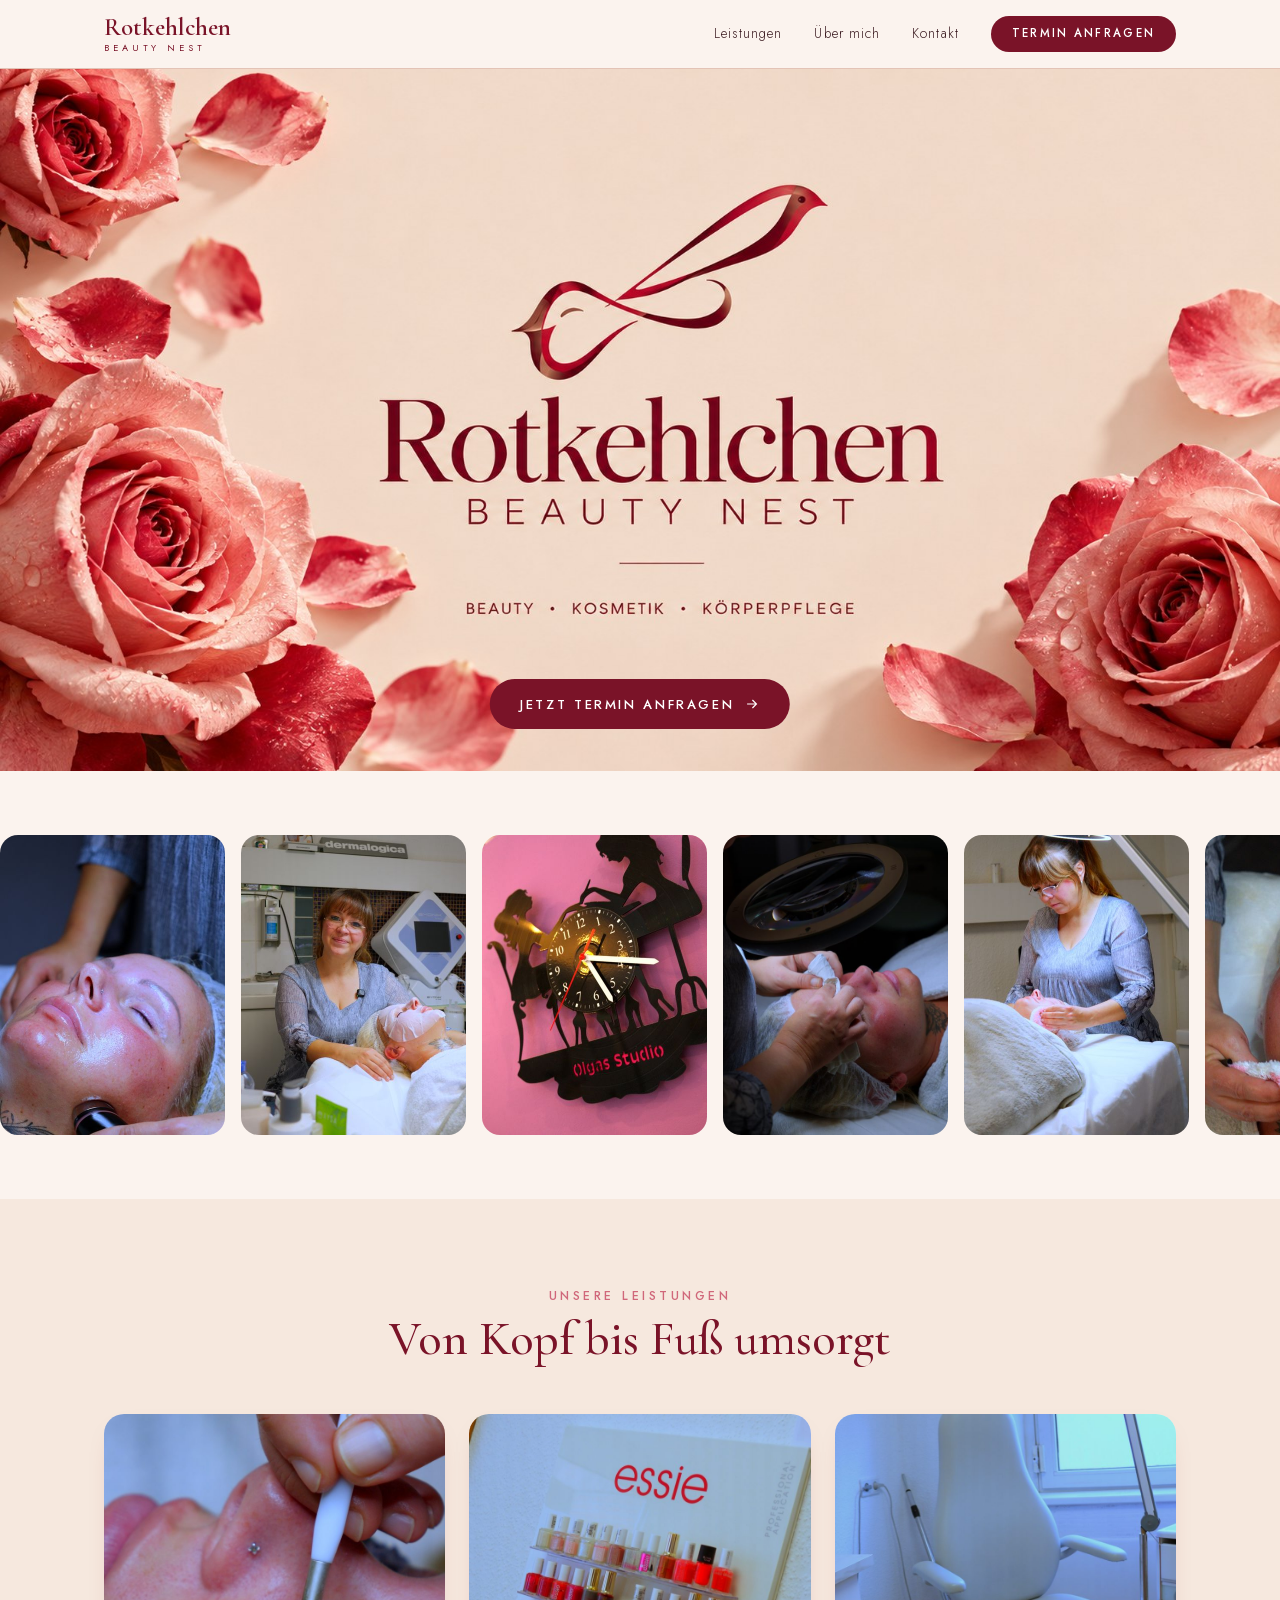
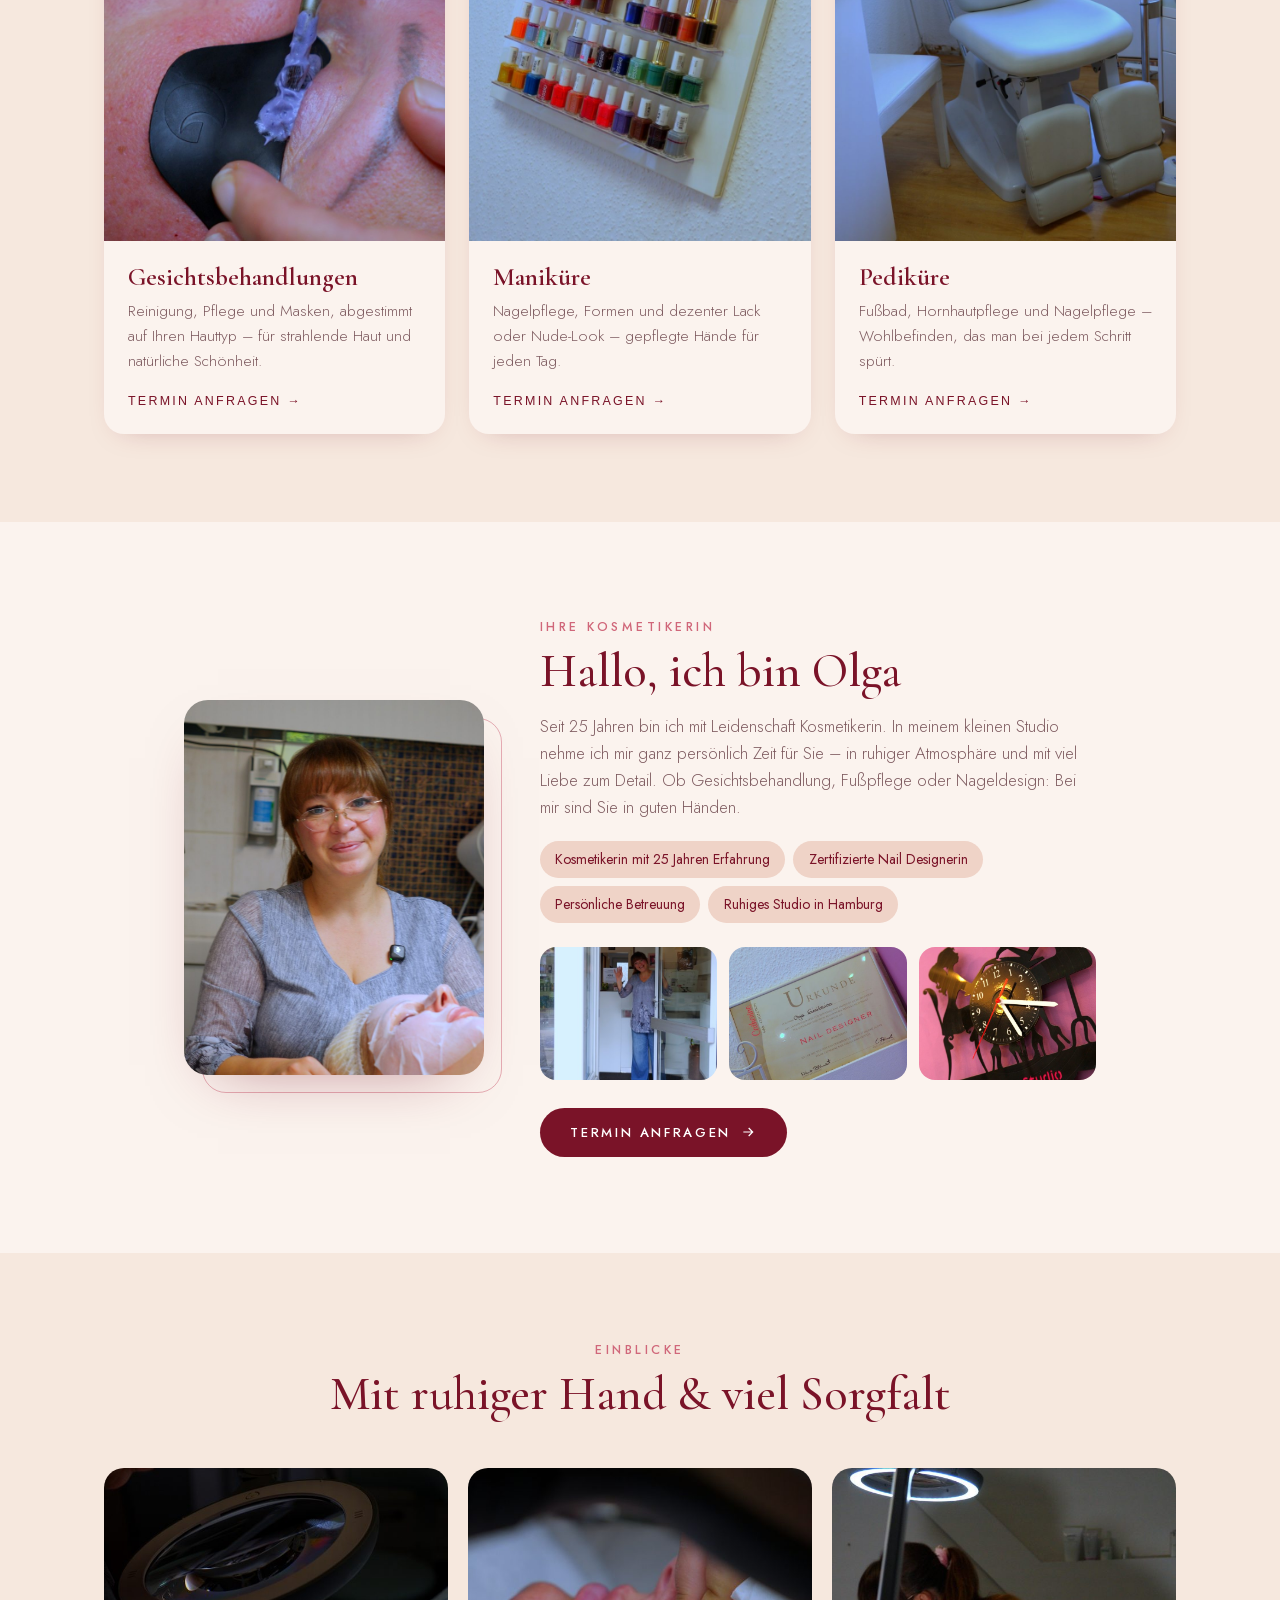
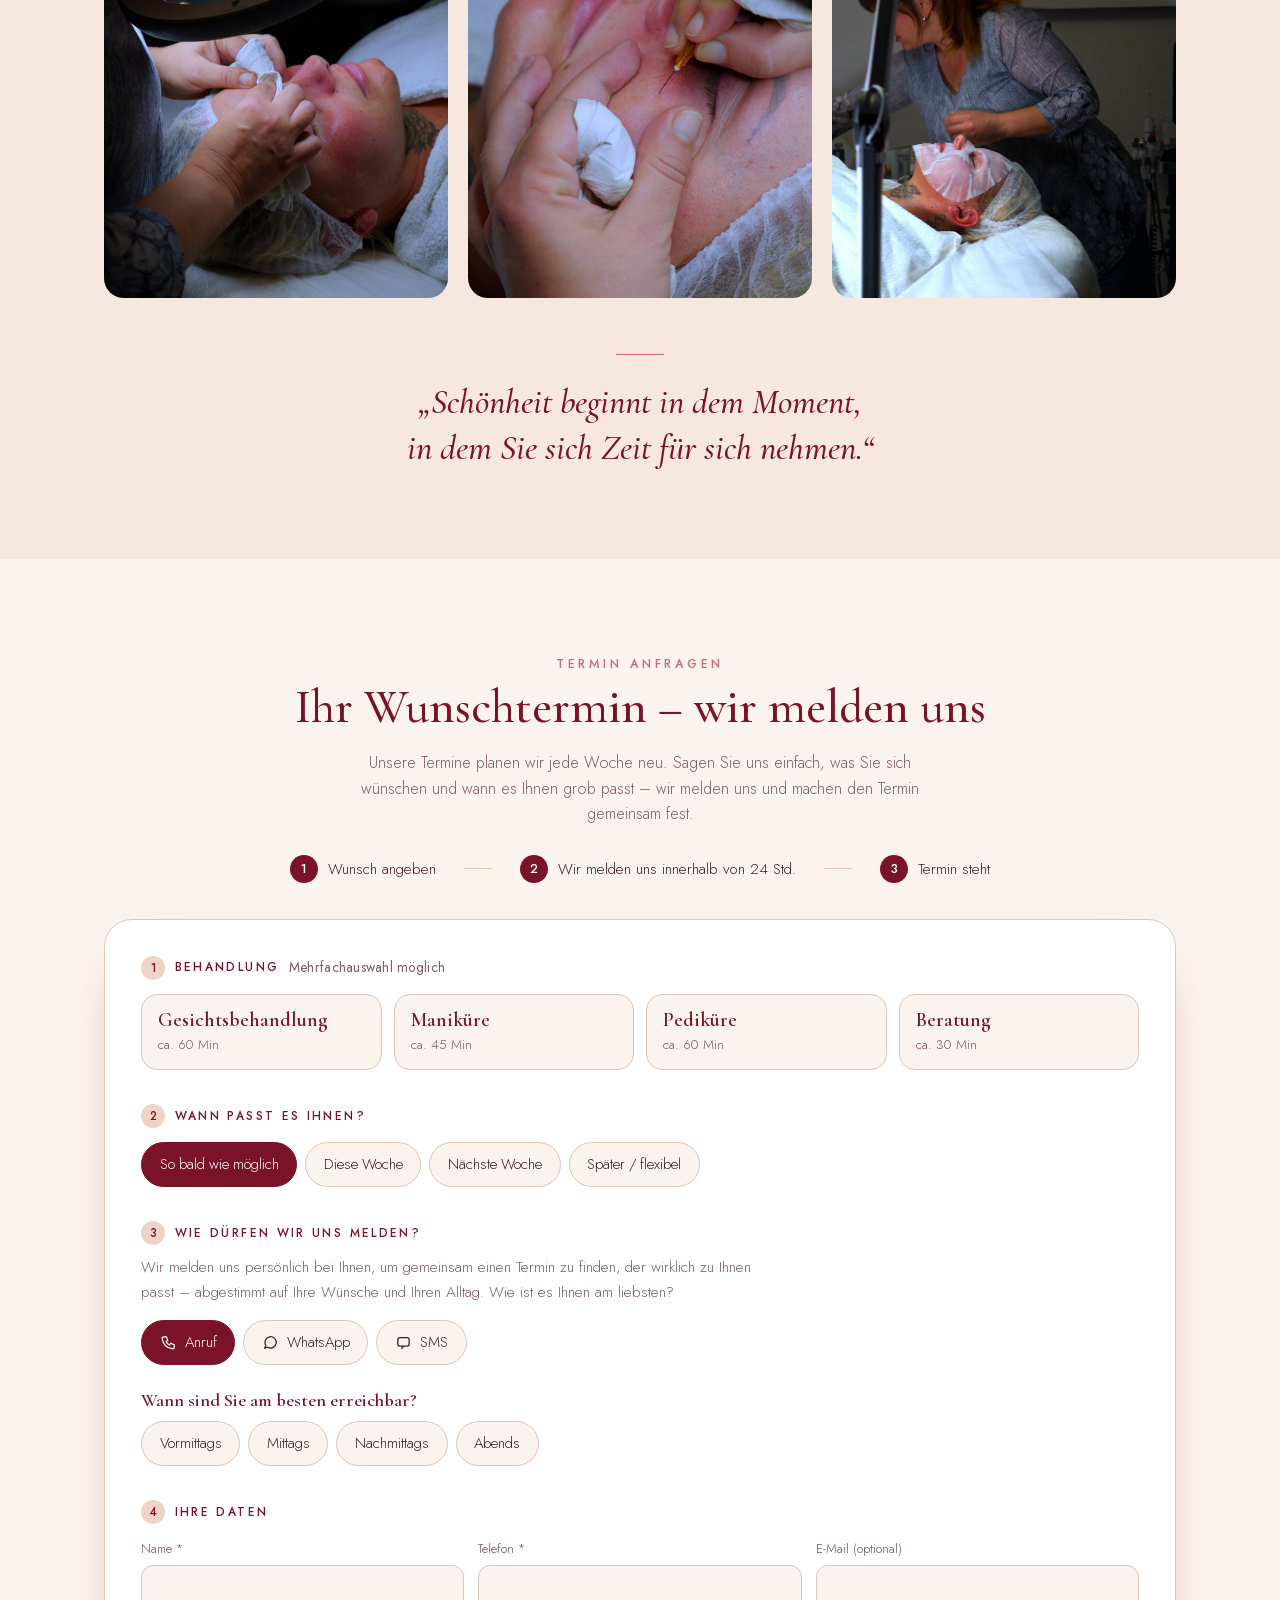
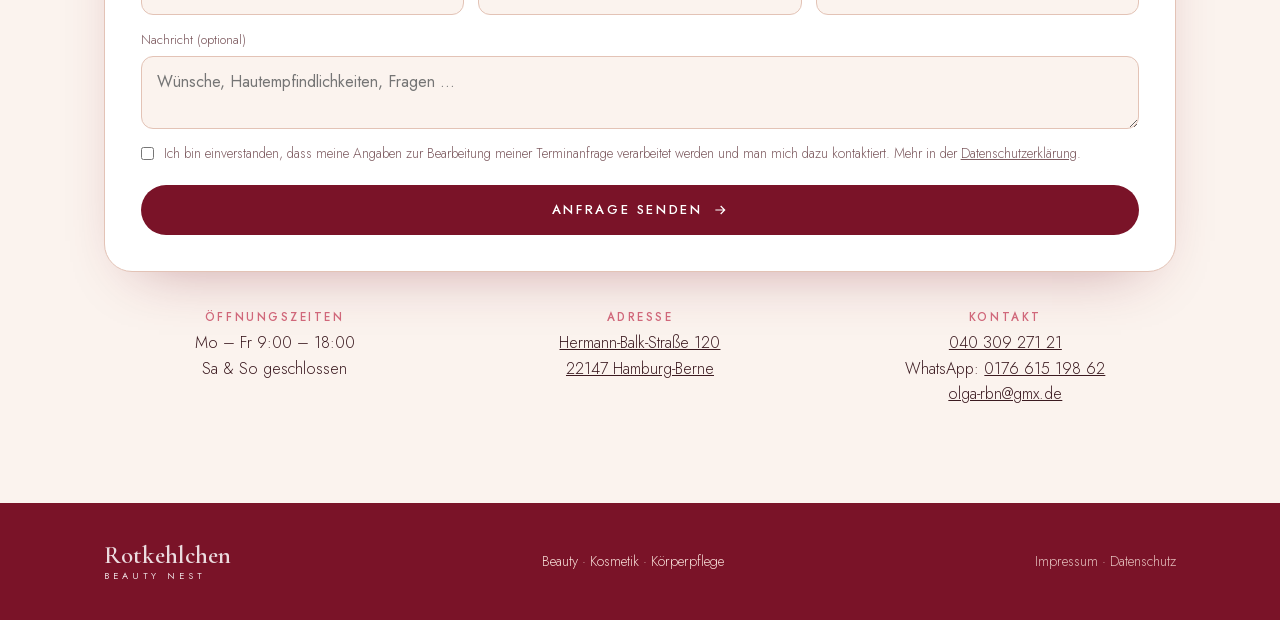
==== index.html @ 50403b80 "Add files via upload" ====
<!DOCTYPE html>
<html lang="de">
<head>
<meta charset="UTF-8">
<meta name="viewport" content="width=device-width, initial-scale=1">
<title>Rotkehlchen Beauty Nest – Kosmetik &amp; Fußpflege in Hamburg-Berne</title>
<meta name="description" content="Rotkehlchen Beauty Nest in Hamburg-Berne – Gesichtsbehandlungen, Maniküre und Pediküre. Jetzt Wunschtermin anfragen.">
<link rel="stylesheet" href="assets/fonts/fonts.css">
<link rel="icon" type="image/png" sizes="32x32" href="assets/favicon-32.png">
<link rel="icon" type="image/png" sizes="192x192" href="assets/icon-192.png">
<link rel="apple-touch-icon" href="assets/apple-touch-icon.png">
<meta name="theme-color" content="#7a1328">
<link rel="canonical" href="https://rotkehlchen-beauty-nest.de/">
<!-- Vorschau beim Teilen (WhatsApp, Instagram, Facebook) -->
<meta property="og:type" content="website">
<meta property="og:url" content="https://rotkehlchen-beauty-nest.de/">
<meta property="og:site_name" content="Rotkehlchen Beauty Nest">
<meta property="og:title" content="Rotkehlchen Beauty Nest – Kosmetik in Hamburg-Berne">
<meta property="og:description" content="Gesichtsbehandlungen, Maniküre und Pediküre. Jetzt Wunschtermin anfragen.">
<meta property="og:image" content="https://rotkehlchen-beauty-nest.de/assets/og-image.jpg">
<meta property="og:image:width" content="1200">
<meta property="og:image:height" content="630">
<meta property="og:locale" content="de_DE">
<meta name="twitter:card" content="summary_large_image">
<style>
  :root{
    --cream:#f6e8de;
    --cream-2:#fbf3ee;
    --blush:#efd3c7;
    --rose:#d0677a;
    --wine:#7a1328;
    --wine-dark:#5a0d1d;
    --ink:#3b1a20;
    --muted:#7d5a5f;
    --line:#e3c3b6;
    --serif:"Cormorant Garamond",Georgia,serif;
    --sans:"Jost",system-ui,sans-serif;
  }
  *{box-sizing:border-box;margin:0;padding:0}
  html{scroll-behavior:smooth}
  body{font-family:var(--sans);font-weight:300;color:var(--ink);background:var(--cream-2);line-height:1.6;-webkit-font-smoothing:antialiased}
  img{display:block;max-width:100%}
  a{color:inherit}
  .wrap{max-width:1120px;margin:0 auto;padding:0 24px}
  .eyebrow{font-size:.78rem;letter-spacing:.28em;text-transform:uppercase;color:var(--rose);font-weight:500}
  h2{font-family:var(--serif);font-weight:500;color:var(--wine);font-size:clamp(2rem,4.5vw,3rem);line-height:1.1;margin:.4rem 0 1rem}
  .btn{display:inline-flex;align-items:center;gap:.6rem;background:var(--wine);color:#fff;text-decoration:none;border:0;cursor:pointer;
       font:500 .82rem/1 var(--sans);letter-spacing:.2em;text-transform:uppercase;padding:1.05rem 1.9rem;border-radius:999px;white-space:nowrap;transition:background .2s,transform .2s}
  .btn:hover{background:var(--wine-dark);transform:translateY(-1px)}
  .btn svg{width:16px;height:16px}

  /* Header */
  header{position:sticky;top:0;z-index:20;background:rgba(251,243,238,.9);backdrop-filter:blur(10px);border-bottom:1px solid var(--line)}
  header .wrap{display:flex;align-items:center;justify-content:space-between;height:68px}
  .brand{font-family:var(--serif);font-size:1.55rem;font-weight:600;color:var(--wine);text-decoration:none;line-height:1}
  .brand small{display:block;font-family:var(--sans);font-size:.58rem;letter-spacing:.42em;font-weight:400;margin-top:3px}
  header nav{display:flex;gap:2rem;align-items:center}
  header nav a{text-decoration:none;font-size:.85rem;letter-spacing:.08em}
  header nav a:not(.btn):hover{color:var(--wine)}
  header .btn{padding:.75rem 1.3rem;font-size:.72rem}

  /* Hero */
  .hero{position:relative;background:var(--cream)}
  .hero img{width:100%;height:auto;aspect-ratio:1672/941;object-fit:cover;min-height:440px;max-height:78vh}
  .hero .cta{position:absolute;left:50%;bottom:6%;transform:translateX(-50%);display:flex;flex-direction:column;align-items:center;gap:.8rem}

  /* Slider */
  .slider{overflow:hidden;padding:64px 0}
  .track{display:flex;gap:16px;width:max-content;animation:slide 70s linear infinite}
  .track-dup{display:flex;gap:16px}
  .track img{height:300px;width:225px;object-fit:cover;border-radius:18px;flex:none}
  @keyframes slide{to{transform:translateX(calc(-50% - 8px))}}
  @media (prefers-reduced-motion:reduce){.track{animation:none}.slider{overflow-x:auto}}

  /* Intro */
  .intro{padding:96px 0 72px;text-align:center}
  .intro p.lead{max-width:640px;margin:0 auto;font-size:1.12rem;color:var(--muted)}

  /* Services */
  .services{background:var(--cream);padding:88px 0}
  .head{text-align:center;margin-bottom:48px}
  .cards{display:grid;grid-template-columns:repeat(3,1fr);gap:24px}
  .card{background:var(--cream-2);border-radius:20px;overflow:hidden;display:flex;flex-direction:column;box-shadow:0 10px 30px -18px rgba(122,19,40,.35)}
  .card img{width:100%;aspect-ratio:4/5;object-fit:cover}
  .card .body{padding:22px 24px 26px;display:flex;flex-direction:column;gap:.5rem;flex:1}
  .card h3{font-family:var(--serif);font-weight:600;font-size:1.6rem;color:var(--wine);line-height:1.1}
  .card p{color:var(--muted);font-size:.97rem}
  .card .more{margin-top:auto;padding-top:.8rem;font-size:.78rem;letter-spacing:.18em;text-transform:uppercase;color:var(--wine);font-weight:500;background:none;border:0;cursor:pointer;text-align:left}
  .card .more:hover{color:var(--rose)}

  /* Über mich */
  .about{padding:96px 0}
  .about-grid{display:grid;grid-template-columns:300px 1fr;gap:56px;align-items:center;max-width:960px}
  .about-photo{position:relative}
  .about-photo img{width:100%;aspect-ratio:4/5;object-fit:cover;border-radius:24px;box-shadow:0 24px 60px -34px rgba(122,19,40,.5)}
  .about-photo::before{content:"";position:absolute;inset:18px -18px -18px 18px;border:1px solid var(--rose);border-radius:24px;z-index:-1;opacity:.5}
  .about-text p{color:var(--muted);font-size:1.05rem;margin-bottom:20px}
  .badges{list-style:none;display:flex;flex-wrap:wrap;gap:8px;margin-bottom:24px}
  .badges li{padding:.45rem .95rem;border-radius:999px;background:var(--blush);color:var(--wine);font-size:.88rem;font-weight:400}
  .about-mini{display:grid;grid-template-columns:repeat(3,1fr);gap:12px;margin-bottom:28px}
  .about-mini img{width:100%;aspect-ratio:4/3;object-fit:cover;border-radius:16px}

  /* Galerie */
  .gallery{background:var(--cream);padding:88px 0}
  .gallery-grid{display:grid;grid-template-columns:repeat(3,1fr);gap:20px}
  .gallery-grid img{width:100%;aspect-ratio:4/5;object-fit:cover;border-radius:20px}

  /* Spruch */
  .quote{max-width:720px;margin:56px auto 0;text-align:center;text-wrap:balance;font-family:var(--serif);font-style:italic;font-size:clamp(1.5rem,3vw,2.2rem);line-height:1.3;color:var(--wine)}
  .quote::before{content:"";display:block;width:48px;height:1px;background:var(--rose);margin:0 auto 24px}

  /* Terminanfrage */
  .booking{padding:96px 0}
  .booking .head{margin-bottom:28px}
  .booking .head p{max-width:600px;margin:0 auto;color:var(--muted)}
  .how{display:flex;justify-content:center;flex-wrap:wrap;gap:10px 28px;margin:0 0 36px;list-style:none;counter-reset:how}
  .how li{display:flex;align-items:center;gap:10px;font-size:.95rem;color:var(--ink)}
  .how li::before{counter-increment:how;content:counter(how);display:grid;place-items:center;width:28px;height:28px;border-radius:50%;background:var(--wine);color:#fff;font-size:.8rem;font-weight:500}
  .how li:not(:last-child)::after{content:"";width:28px;height:1px;background:var(--line);margin-left:18px}
  .planner,.done{background:#fff;border:1px solid var(--line);border-radius:28px;padding:36px;box-shadow:0 24px 60px -34px rgba(122,19,40,.45)}
  .block{margin-bottom:34px}
  .block-title{display:flex;align-items:center;flex-wrap:wrap;font-size:.74rem;letter-spacing:.2em;text-transform:uppercase;font-weight:500;color:var(--wine);margin-bottom:14px}
  .block-title em{font-style:normal;letter-spacing:.02em;text-transform:none;font-weight:400;color:var(--muted);margin-left:.6rem;font-size:.85rem}
  .step{display:inline-grid;place-items:center;width:24px;height:24px;border-radius:50%;background:var(--blush);color:var(--wine);font-size:.72rem;letter-spacing:0;margin-right:.6rem;flex:none}
  .step-note{max-width:620px;color:var(--muted);font-size:.95rem;margin:-4px 0 16px}
  .mini-title{font-family:var(--serif);font-weight:600;font-size:1.15rem;color:var(--wine);margin:24px 0 10px;line-height:1.2}

  /* Auswahl-Kacheln & Chips */
  .opt input{position:absolute;opacity:0;pointer-events:none}
  .opt input:focus-visible+span{outline:2px solid var(--rose);outline-offset:2px}
  .svc-grid{display:grid;grid-template-columns:repeat(4,1fr);gap:12px}
  .svc span{display:flex;flex-direction:column;gap:2px;height:100%;padding:14px 16px;border:1px solid var(--line);border-radius:16px;background:var(--cream-2);cursor:pointer;transition:all .15s}
  .svc b{font-family:var(--serif);font-size:1.25rem;font-weight:600;color:var(--wine);line-height:1.15}
  .svc small{font-size:.84rem;color:var(--muted)}
  .svc span:hover{border-color:var(--rose)}
  .svc input:checked+span{background:var(--wine);border-color:var(--wine)}
  .svc input:checked+span b,.svc input:checked+span small{color:#fff}
  .chips{display:flex;flex-wrap:wrap;gap:8px}
  .chip span{display:inline-flex;align-items:center;gap:8px;padding:.6rem 1.1rem;border:1px solid var(--line);border-radius:999px;font-size:.93rem;cursor:pointer;background:var(--cream-2);transition:all .15s}
  .chip span:hover{border-color:var(--rose)}
  .chip input:checked+span{background:var(--wine);border-color:var(--wine);color:#fff}
  .chip svg{width:17px;height:17px}


  /* Daten */
  fieldset{border:0;min-width:0}
  .row{display:grid;grid-template-columns:1fr 1fr 1fr;gap:14px}
  .field{display:flex;flex-direction:column;gap:.35rem;margin-bottom:14px}
  .field span{font-size:.82rem;color:var(--muted)}
  input[type=text],input[type=email],input[type=tel],textarea{
    width:100%;font:400 1rem var(--sans);color:var(--ink);background:var(--cream-2);border:1px solid var(--line);border-radius:12px;padding:.8rem .95rem;transition:border .15s}
  input:focus,textarea:focus{outline:none;border-color:var(--rose);background:#fff}
  textarea{resize:vertical;min-height:72px}
  .consent{display:flex;gap:.6rem;align-items:flex-start;font-size:.85rem;color:var(--muted);margin-bottom:20px}
  .consent input{margin-top:.25rem;accent-color:var(--wine)}
  .btn.send{width:100%;justify-content:center}
  .btn:disabled{opacity:.6;cursor:default;transform:none}
  .error{color:#b3261e;font-size:.88rem;margin-bottom:12px;display:none}

  .done{display:none;text-align:center;padding:56px 36px}
  .done .check{width:64px;height:64px;border-radius:50%;background:var(--blush);display:grid;place-items:center;margin:0 auto 20px;color:var(--wine)}
  .done h3{font-family:var(--serif);font-size:2.1rem;color:var(--wine);font-weight:500;margin-bottom:.6rem}
  .done p{color:var(--muted);max-width:460px;margin:0 auto}
  .done .summary{margin:22px auto 26px;background:var(--cream-2);border-radius:14px;padding:16px 20px;text-align:left;max-width:420px;font-size:.93rem;line-height:1.7}
  .done .again{background:none;border:1px solid var(--wine);color:var(--wine)}
  .done .again:hover{background:var(--wine);color:#fff}

  .info-strip{display:grid;grid-template-columns:repeat(3,1fr);gap:24px;margin-top:36px;text-align:center}
  .info-strip dt{font-size:.72rem;letter-spacing:.22em;text-transform:uppercase;color:var(--rose);font-weight:500;margin-bottom:4px}
  .info-strip dd{font-size:1rem}
  footer{background:var(--wine);color:#f6dcd6;padding:40px 0;font-size:.88rem}
  footer .wrap{display:flex;justify-content:space-between;flex-wrap:wrap;gap:1rem;align-items:center}
  footer .brand{color:#fff}
  footer a{text-decoration:none;opacity:.85}
  footer a:hover{opacity:1}

  @media (max-width:860px){
    header nav a:not(.btn){display:none}
    .cards{grid-template-columns:1fr;max-width:460px;margin:0 auto}
    .about-grid{grid-template-columns:1fr;gap:32px}
    .about-photo{max-width:240px;margin:0 auto;width:100%}
    .about-text{text-align:center}
    .badges{justify-content:center}
    .about-mini{margin-left:auto;margin-right:auto}
    .gallery-grid{gap:10px}
    .card img{aspect-ratio:16/10}
    .svc-grid{grid-template-columns:1fr 1fr}
    .row{grid-template-columns:1fr 1fr}
    .row .field:last-child{grid-column:1/-1}
  }
  @media (max-width:520px){
    .wrap{padding:0 16px}
    .intro{padding:64px 0 48px}
    .about{padding:64px 0}
    .gallery{padding:64px 0}
    .gallery-grid{gap:8px}
    .gallery-grid img{border-radius:14px}
    .slider{padding:36px 0 18px}
    .services{padding-top:18px}
    .badges{display:grid;grid-template-columns:1fr 1fr;gap:8px}
    .badges li{display:flex;align-items:center;justify-content:center;text-align:center;font-size:.8rem;line-height:1.3;padding:.5rem .6rem;border-radius:14px}
    .about-mini{gap:8px}
    .about-mini img{aspect-ratio:3/4;border-radius:12px}
    .track,.track-dup{gap:10px}
    .track img{height:220px;width:165px;border-radius:14px}
    @keyframes slide{to{transform:translateX(calc(-50% - 5px))}}
    .planner,.done{padding:22px 14px;border-radius:22px}
    .how{flex-direction:column;align-items:flex-start;max-width:300px;margin:0 auto 28px}
    .how li:not(:last-child)::after{display:none}
    .svc span{padding:12px}
    .svc b{font-size:1.08rem}
    .row{grid-template-columns:1fr;gap:0}
    .info-strip{grid-template-columns:1fr;gap:16px}
    .hero img{min-height:380px}
    .hero .cta{bottom:3%}
    .hero .btn{padding:.85rem 1.4rem;font-size:.74rem}
    .quote{margin-top:36px}
  }
</style>
</head>
<body>

<header>
  <div class="wrap">
    <a href="#" class="brand">Rotkehlchen<small>BEAUTY NEST</small></a>
    <nav>
      <a href="#leistungen">Leistungen</a>
      <a href="#ueber-mich">Über mich</a>
      <a href="#termin">Kontakt</a>
      <a href="#termin" class="btn">Termin anfragen</a>
    </nav>
  </div>
</header>

<section class="hero">
  <img src="assets/hero.jpg?v=4" alt="Rotkehlchen Beauty Nest – Beauty, Kosmetik, Körperpflege">
  <div class="cta">
    <a href="#termin" class="btn">Jetzt Termin anfragen
      <svg viewBox="0 0 24 24" fill="none" stroke="currentColor" stroke-width="1.8"><path d="M5 12h14M13 6l6 6-6 6"/></svg>
    </a>
  </div>
</section>

<section class="slider" aria-label="Eindrücke aus dem Studio">
  <div class="track">
      <img src="assets/slide-01.jpg?v=4" alt="Strahlende Haut während der Gesichtsbehandlung" width="450" height="600" loading="lazy">
      <img src="assets/slide-04.jpg?v=4" alt="Olga bei einer Behandlung mit Tuchmaske" width="450" height="600" loading="lazy">
      <img src="assets/slide-07.jpg?v=4" alt="Wanduhr „Olgas Studio“" width="450" height="600" loading="lazy">
      <img src="assets/einblick-1.jpg?v=4" alt="Hautreinigung unter der Lupenlampe" width="450" height="600" loading="lazy">
      <img src="assets/slide-05.jpg?v=4" alt="Olga bei der Arbeit im Studio" width="450" height="600" loading="lazy">
      <img src="assets/slide-10.jpg?v=4" alt="Gesichtsbehandlung mit warmen Kompressen" width="450" height="600" loading="lazy">
      <img src="assets/slide-08.jpg?v=4" alt="Nagellack-Auswahl von essie" width="450" height="600" loading="lazy">
      <img src="assets/einblick-2.jpg?v=4" alt="Präzise Detailarbeit bei der Gesichtsbehandlung" width="450" height="600" loading="lazy">
      <img src="assets/slide-09.jpg?v=4" alt="Olga begrüßt Kundinnen am Eingang" width="450" height="600" loading="lazy">
      <img src="assets/slide-02.jpg?v=4" alt="Serum wird mit der Pipette aufgetragen" width="450" height="600" loading="lazy">
      <img src="assets/slide-03.jpg?v=4" alt="Entspannende Kopf- und Nackenmassage" width="450" height="600" loading="lazy">
      <img src="assets/slide-06.jpg?v=4" alt="Wirkstoffe werden punktgenau aufgetragen" width="450" height="600" loading="lazy">
      <img src="assets/einblick-3.jpg?v=4" alt="Auflegen einer Tuchmaske im Behandlungsraum" width="450" height="600" loading="lazy">
    <div class="track-dup" aria-hidden="true">
      <img src="assets/slide-01.jpg?v=4" alt="" width="450" height="600" loading="lazy">
      <img src="assets/slide-04.jpg?v=4" alt="" width="450" height="600" loading="lazy">
      <img src="assets/slide-07.jpg?v=4" alt="" width="450" height="600" loading="lazy">
      <img src="assets/einblick-1.jpg?v=4" alt="" width="450" height="600" loading="lazy">
      <img src="assets/slide-05.jpg?v=4" alt="" width="450" height="600" loading="lazy">
      <img src="assets/slide-10.jpg?v=4" alt="" width="450" height="600" loading="lazy">
      <img src="assets/slide-08.jpg?v=4" alt="" width="450" height="600" loading="lazy">
      <img src="assets/einblick-2.jpg?v=4" alt="" width="450" height="600" loading="lazy">
      <img src="assets/slide-09.jpg?v=4" alt="" width="450" height="600" loading="lazy">
      <img src="assets/slide-02.jpg?v=4" alt="" width="450" height="600" loading="lazy">
      <img src="assets/slide-03.jpg?v=4" alt="" width="450" height="600" loading="lazy">
      <img src="assets/slide-06.jpg?v=4" alt="" width="450" height="600" loading="lazy">
      <img src="assets/einblick-3.jpg?v=4" alt="" width="450" height="600" loading="lazy">
    </div>
  </div>
</section>

<section class="services" id="leistungen">
  <div class="wrap">
    <div class="head">
      <div class="eyebrow">Unsere Leistungen</div>
      <h2>Von Kopf bis Fuß umsorgt</h2>
    </div>
    <div class="cards">
      <article class="card">
        <img src="assets/gesicht.jpg?v=4" alt="Auftragen einer Gesichtsmaske mit dem Pinsel" loading="lazy">
        <div class="body">
          <h3>Gesichtsbehandlungen</h3>
          <p>Reinigung, Pflege und Masken, abgestimmt auf Ihren Hauttyp – für strahlende Haut und natürliche Schönheit.</p>
          <button class="more" data-service="Gesichtsbehandlung">Termin anfragen →</button>
        </div>
      </article>
      <article class="card">
        <img src="assets/manikuere.jpg?v=4" alt="Nagellack-Auswahl im Studio" loading="lazy">
        <div class="body">
          <h3>Maniküre</h3>
          <p>Nagelpflege, Formen und dezenter Lack oder Nude-Look – gepflegte Hände für jeden Tag.</p>
          <button class="more" data-service="Maniküre">Termin anfragen →</button>
        </div>
      </article>
      <article class="card">
        <img src="assets/pedikuere.jpg?v=4" alt="Behandlungsstuhl für die Fußpflege" loading="lazy">
        <div class="body">
          <h3>Pediküre</h3>
          <p>Fußbad, Hornhautpflege und Nagelpflege – Wohlbefinden, das man bei jedem Schritt spürt.</p>
          <button class="more" data-service="Pediküre">Termin anfragen →</button>
        </div>
      </article>
    </div>
  </div>
</section>

<section class="about" id="ueber-mich">
  <div class="wrap about-grid">
    <div class="about-photo">
      <img src="assets/olga.jpg?v=4" alt="Olga Sinitsina in ihrem Studio" loading="lazy">
    </div>
    <div class="about-text">
      <div class="eyebrow">Ihre Kosmetikerin</div>
      <h2>Hallo, ich bin Olga</h2>
      <p>Seit 25 Jahren bin ich mit Leidenschaft Kosmetikerin. In meinem kleinen Studio nehme ich mir ganz persönlich Zeit für Sie – in ruhiger Atmosphäre und mit viel Liebe zum Detail. Ob Gesichtsbehandlung, Fußpflege oder Nageldesign: Bei mir sind Sie in guten Händen.</p>
      <ul class="badges">
        <li>Kosmetikerin mit 25 Jahren Erfahrung</li>
        <li>Zertifizierte Nail Designerin</li>
        <li>Persönliche Betreuung</li>
        <li>Ruhiges Studio in Hamburg</li>
      </ul>
      <div class="about-mini">
        <img src="assets/studio.jpg?v=4" alt="Olga begrüßt Kundinnen am Eingang des Studios" loading="lazy">
        <img src="assets/urkunde.jpg?v=4" alt="Urkunde Nail Designer von Olga Sinitsina" loading="lazy">
        <img src="assets/uhr.jpg?v=4" alt="Wanduhr „Olgas Studio“" loading="lazy">
      </div>
      <a href="#termin" class="btn">Termin anfragen
        <svg viewBox="0 0 24 24" fill="none" stroke="currentColor" stroke-width="1.8"><path d="M5 12h14M13 6l6 6-6 6"/></svg>
      </a>
    </div>
  </div>
</section>

<section class="gallery">
  <div class="wrap">
    <div class="head">
      <div class="eyebrow">Einblicke</div>
      <h2>Mit ruhiger Hand &amp; viel Sorgfalt</h2>
    </div>
    <div class="gallery-grid">
      <img src="assets/einblick-1.jpg?v=4" alt="Hautreinigung unter der Lupenlampe" loading="lazy">
      <img src="assets/einblick-2.jpg?v=4" alt="Präzise Detailarbeit bei der Gesichtsbehandlung" loading="lazy">
      <img src="assets/einblick-3.jpg?v=4" alt="Auflegen einer Tuchmaske im Behandlungsraum" loading="lazy">
    </div>
    <blockquote class="quote">„Schönheit beginnt in dem Moment, in dem Sie sich Zeit für sich nehmen.“</blockquote>
  </div>
</section>


<section class="booking" id="termin">
  <div class="wrap">
    <div class="head">
      <div class="eyebrow">Termin anfragen</div>
      <h2>Ihr Wunschtermin – wir melden uns</h2>
      <p>Unsere Termine planen wir jede Woche neu. Sagen Sie uns einfach, was Sie sich wünschen und wann es Ihnen grob passt – wir melden uns und machen den Termin gemeinsam fest.</p>
    </div>
    <ol class="how">
      <li>Wunsch angeben</li>
      <li>Wir melden uns innerhalb von 24 Std.</li>
      <li>Termin steht</li>
    </ol>

    <form class="planner" id="planner" novalidate>
      <div class="block">
        <div class="block-title"><span class="step">1</span>Behandlung <em>Mehrfachauswahl möglich</em></div>
        <div class="svc-grid">
          <label class="opt svc"><input type="checkbox" name="service" value="Gesichtsbehandlung"><span><b>Gesichtsbehandlung</b><small>ca. 60 Min</small></span></label>
          <label class="opt svc"><input type="checkbox" name="service" value="Maniküre"><span><b>Maniküre</b><small>ca. 45 Min</small></span></label>
          <label class="opt svc"><input type="checkbox" name="service" value="Pediküre"><span><b>Pediküre</b><small>ca. 60 Min</small></span></label>
          <label class="opt svc"><input type="checkbox" name="service" value="Beratung"><span><b>Beratung</b><small>ca. 30 Min</small></span></label>
        </div>
      </div>

      <div class="block">
        <div class="block-title"><span class="step">2</span>Wann passt es Ihnen?</div>
        <div class="chips">
          <label class="opt chip"><input type="radio" name="when" value="So bald wie möglich" checked><span>So bald wie möglich</span></label>
          <label class="opt chip"><input type="radio" name="when" value="Diese Woche"><span>Diese Woche</span></label>
          <label class="opt chip"><input type="radio" name="when" value="Nächste Woche"><span>Nächste Woche</span></label>
          <label class="opt chip"><input type="radio" name="when" value="Später / flexibel"><span>Später / flexibel</span></label>
        </div>
      </div>

      <div class="block">
        <div class="block-title"><span class="step">3</span>Wie dürfen wir uns melden?</div>
        <p class="step-note">Wir melden uns persönlich bei Ihnen, um gemeinsam einen Termin zu finden, der wirklich zu Ihnen passt – abgestimmt auf Ihre Wünsche und Ihren Alltag. Wie ist es Ihnen am liebsten?</p>
        <div class="chips">
          <label class="opt chip"><input type="radio" name="channel" value="Anruf" checked><span><svg viewBox="0 0 24 24" fill="none" stroke="currentColor" stroke-width="1.8"><path d="M5 4h4l2 5-2.5 1.5a11 11 0 0 0 5 5L15 13l5 2v4a2 2 0 0 1-2 2A16 16 0 0 1 3 6a2 2 0 0 1 2-2"/></svg>Anruf</span></label>
          <label class="opt chip"><input type="radio" name="channel" value="WhatsApp"><span><svg viewBox="0 0 24 24" fill="none" stroke="currentColor" stroke-width="1.8"><path d="M4 20l1.3-4A8 8 0 1 1 8 18.7z"/></svg>WhatsApp</span></label>
          <label class="opt chip"><input type="radio" name="channel" value="SMS"><span><svg viewBox="0 0 24 24" fill="none" stroke="currentColor" stroke-width="1.8"><rect x="4" y="5" width="16" height="12" rx="3"/><path d="M9 21l3-4"/></svg>SMS</span></label>
        </div>
        <h4 class="mini-title">Wann sind Sie am besten erreichbar?</h4>
        <div class="chips">
          <label class="opt chip"><input type="checkbox" name="reach" value="vormittags"><span>Vormittags</span></label>
          <label class="opt chip"><input type="checkbox" name="reach" value="mittags"><span>Mittags</span></label>
          <label class="opt chip"><input type="checkbox" name="reach" value="nachmittags"><span>Nachmittags</span></label>
          <label class="opt chip"><input type="checkbox" name="reach" value="abends"><span>Abends</span></label>
        </div>
      </div>

      <div class="block" style="margin-bottom:0">
        <div class="block-title"><span class="step">4</span>Ihre Daten</div>
        <fieldset>
          <div class="row">
            <label class="field"><span>Name *</span><input type="text" name="name" autocomplete="name"></label>
            <label class="field"><span>Telefon *</span><input type="tel" name="phone" autocomplete="tel"></label>
            <label class="field"><span>E-Mail (optional)</span><input type="email" name="email" autocomplete="email"></label>
          </div>
          <label class="field"><span>Nachricht (optional)</span><textarea name="message" placeholder="Wünsche, Hautempfindlichkeiten, Fragen …"></textarea></label>
          <label class="consent"><input type="checkbox" name="consent"> <span>Ich bin einverstanden, dass meine Angaben zur Bearbeitung meiner Terminanfrage verarbeitet werden und man mich dazu kontaktiert. Mehr in der <a href="datenschutz.html" target="_blank">Datenschutzerklärung</a>.</span></label>
          <p class="error" id="error" role="alert"></p>
          <button type="submit" class="btn send" id="sendBtn">Anfrage senden
            <svg viewBox="0 0 24 24" fill="none" stroke="currentColor" stroke-width="1.8"><path d="M5 12h14M13 6l6 6-6 6"/></svg>
          </button>
        </fieldset>
      </div>
    </form>

    <div class="done" id="done" role="status">
      <div class="check"><svg width="28" height="28" viewBox="0 0 24 24" fill="none" stroke="currentColor" stroke-width="2"><path d="M5 12.5l4.5 4.5L19 7.5"/></svg></div>
      <h3 id="doneTitle">Danke!</h3>
      <p id="doneText"></p>
      <div class="summary" id="summary"></div>
      <button type="button" class="btn again" id="again">Neue Anfrage</button>
    </div>

    <dl class="info-strip">
      <div><dt>Öffnungszeiten</dt><dd>Mo – Fr 9:00 – 18:00<br>Sa &amp; So geschlossen</dd></div>
      <div><dt>Adresse</dt><dd><a href="https://maps.google.com/?q=Hermann-Balk-Stra%C3%9Fe+120,+22147+Hamburg" target="_blank" rel="noopener">Hermann-Balk-Straße 120<br>22147 Hamburg-Berne</a></dd></div>
      <div><dt>Kontakt</dt><dd><a href="tel:+494030927121">040 309 271 21</a><br>WhatsApp: <a href="https://wa.me/4917661519862" target="_blank" rel="noopener">0176 615 198 62</a><br><a href="mailto:olga-rbn@gmx.de">olga-rbn@gmx.de</a></dd></div>
    </dl>
  </div>
</section>

<footer>
  <div class="wrap">
    <a href="#" class="brand">Rotkehlchen<small>BEAUTY NEST</small></a>
    <div>Beauty · Kosmetik · Körperpflege</div>
    <div><a href="impressum.html">Impressum</a> · <a href="datenschutz.html">Datenschutz</a></div>
  </div>
</footer>

<script>
  /* ========== EINSTELLUNGEN – hier anpassen ========== */
  const CONFIG = {
    // Versand über FormSubmit (formsubmit.co) – kostenlos, ohne Account (wie beim Employa-Funnel).
    // Hauptempfänger = Agentur (betreut das Studio). Nach der allerersten Anfrage kommt dort
    // EINE Aktivierungs-Mail – einmal bestätigen, fertig. Das Studio bekommt jede Anfrage in CC.
    primaryMail: ['wendepunkt.marketing', 'gmail.com'].join('@'),
    ccMail: ['olga-rbn', 'gmx.de'].join('@'),
    // Nach der Aktivierung schickt FormSubmit einen Alias-Code – hier eintragen, dann steht
    // keine Adresse mehr im Quelltext.
    formAlias: '',
    replyTime: '24 Stunden'
  };

  const $ = id => document.getElementById(id);
  const form = $('planner');
  const esc = s => String(s).replace(/[&<>"]/g, c => ({ '&': '&amp;', '<': '&lt;', '>': '&gt;', '"': '&quot;' }[c]));

  // "Termin anfragen" auf den Leistungs-Karten
  document.querySelectorAll('.more').forEach(b => b.addEventListener('click', () => {
    const box = form.querySelector(`input[name=service][value="${b.dataset.service}"]`);
    if (box) box.checked = true;
    $('termin').scrollIntoView({ behavior: 'smooth' });
  }));

  /* ---------- Anfrage zusammenbauen ---------- */
  function collect() {
    const fd = new FormData(form);
    const services = fd.getAll('service');
    return {
      services, when: fd.get('when'),
      channel: fd.get('channel'), reach: fd.getAll('reach'),
      name: (fd.get('name') || '').trim(), phone: (fd.get('phone') || '').trim(), email: (fd.get('email') || '').trim(),
      message: (fd.get('message') || '').trim(), consent: fd.get('consent')
    };
  }

  function validate(d) {
    const missing = [];
    if (!d.services.length) missing.push('Behandlung');
    if (!d.name) missing.push('Name');
    if (d.phone.replace(/\D/g, '').length < 6) missing.push('Telefonnummer');
    if (d.email && !/^\S+@\S+\.\S+$/.test(d.email)) missing.push('gültige E-Mail');
    if (!d.consent) missing.push('Einverständnis');
    const err = $('error');
    err.style.display = missing.length ? 'block' : 'none';
    err.textContent = missing.length ? 'Bitte noch ergänzen: ' + missing.join(', ') + '.' : '';
    return !missing.length;
  }

  function showDone(d) {
    const first = d.name.split(' ')[0];
    $('doneTitle').textContent = `Danke, ${first}!`;
    $('doneText').textContent = `Ihre Anfrage ist angekommen. Wir melden uns innerhalb von ${CONFIG.replyTime} per ${d.channel} und machen Ihren Termin fest.`;
    $('summary').innerHTML =
      `<strong>${esc(d.services.join(', '))}</strong><br>${esc(d.when)}<br>Kontakt per ${esc(d.channel)}: ${esc(d.phone)}`;
    form.style.display = 'none';
    $('done').style.display = 'block';
    $('termin').scrollIntoView({ behavior: 'smooth' });
  }

  /* ---------- Absenden per E-Mail (FormSubmit) ---------- */
  form.addEventListener('submit', async e => {
    e.preventDefault();
    const d = collect();
    if (!validate(d)) return;
    const btn = $('sendBtn');
    btn.disabled = true;
    try {
      const res = await fetch(`https://formsubmit.co/ajax/${CONFIG.formAlias || CONFIG.primaryMail}`, {
        method: 'POST',
        headers: { 'Content-Type': 'application/json', Accept: 'application/json' },
        body: JSON.stringify({
          _subject: `Terminanfrage: ${d.name} – ${d.services.join(', ')}`,
          _template: 'box',
          _captcha: 'false',
          _cc: CONFIG.ccMail,
          ...(d.email && { _replyto: d.email }),
          Behandlung: d.services.join(', '),
          Zeitraum: d.when,
          'Melden per': d.channel + (d.reach.length ? ` (am besten ${d.reach.join(', ')})` : ''),
          Name: d.name,
          Telefon: d.phone,
          'E-Mail': d.email || '–',
          Nachricht: d.message || '–'
        })
      });
      if (!res.ok) throw new Error(res.status);
      showDone(d);
    } catch {
      const err = $('error');
      err.textContent = 'Das Senden hat leider nicht geklappt. Bitte versuchen Sie es noch einmal oder schreiben Sie uns per WhatsApp.';
      err.style.display = 'block';
    } finally {
      btn.disabled = false;
    }
  });

  $('again').onclick = () => {
    form.reset();
    $('done').style.display = 'none';
    form.style.display = 'block';
  };
</script>
</body>
</html>
---- assets/fonts/fonts.css ----
/* Lokal eingebundene Schriften (keine Verbindung zu Google) */
@font-face{font-family:'Cormorant Garamond';font-style:italic;font-weight:500;font-display:swap;src:url('CormorantGaramond-500i-latin-ext.woff2') format('woff2');unicode-range:U+0100-02BA, U+02BD-02C5, U+02C7-02CC, U+02CE-02D7, U+02DD-02FF, U+0304, U+0308, U+0329, U+1D00-1DBF, U+1E00-1E9F, U+1EF2-1EFF, U+2020, U+20A0-20AB, U+20AD-20C0, U+2113, U+2C60-2C7F, U+A720-A7FF}
@font-face{font-family:'Cormorant Garamond';font-style:italic;font-weight:500;font-display:swap;src:url('CormorantGaramond-500i-latin.woff2') format('woff2');unicode-range:U+0000-00FF, U+0131, U+0152-0153, U+02BB-02BC, U+02C6, U+02DA, U+02DC, U+0304, U+0308, U+0329, U+2000-206F, U+20AC, U+2122, U+2191, U+2193, U+2212, U+2215, U+FEFF, U+FFFD}
@font-face{font-family:'Cormorant Garamond';font-style:normal;font-weight:500;font-display:swap;src:url('CormorantGaramond-500-latin-ext.woff2') format('woff2');unicode-range:U+0100-02BA, U+02BD-02C5, U+02C7-02CC, U+02CE-02D7, U+02DD-02FF, U+0304, U+0308, U+0329, U+1D00-1DBF, U+1E00-1E9F, U+1EF2-1EFF, U+2020, U+20A0-20AB, U+20AD-20C0, U+2113, U+2C60-2C7F, U+A720-A7FF}
@font-face{font-family:'Cormorant Garamond';font-style:normal;font-weight:500;font-display:swap;src:url('CormorantGaramond-500-latin.woff2') format('woff2');unicode-range:U+0000-00FF, U+0131, U+0152-0153, U+02BB-02BC, U+02C6, U+02DA, U+02DC, U+0304, U+0308, U+0329, U+2000-206F, U+20AC, U+2122, U+2191, U+2193, U+2212, U+2215, U+FEFF, U+FFFD}
@font-face{font-family:'Cormorant Garamond';font-style:normal;font-weight:600;font-display:swap;src:url('CormorantGaramond-600-latin-ext.woff2') format('woff2');unicode-range:U+0100-02BA, U+02BD-02C5, U+02C7-02CC, U+02CE-02D7, U+02DD-02FF, U+0304, U+0308, U+0329, U+1D00-1DBF, U+1E00-1E9F, U+1EF2-1EFF, U+2020, U+20A0-20AB, U+20AD-20C0, U+2113, U+2C60-2C7F, U+A720-A7FF}
@font-face{font-family:'Cormorant Garamond';font-style:normal;font-weight:600;font-display:swap;src:url('CormorantGaramond-600-latin.woff2') format('woff2');unicode-range:U+0000-00FF, U+0131, U+0152-0153, U+02BB-02BC, U+02C6, U+02DA, U+02DC, U+0304, U+0308, U+0329, U+2000-206F, U+20AC, U+2122, U+2191, U+2193, U+2212, U+2215, U+FEFF, U+FFFD}
@font-face{font-family:'Jost';font-style:normal;font-weight:300;font-display:swap;src:url('Jost-300-latin-ext.woff2') format('woff2');unicode-range:U+0100-02BA, U+02BD-02C5, U+02C7-02CC, U+02CE-02D7, U+02DD-02FF, U+0304, U+0308, U+0329, U+1D00-1DBF, U+1E00-1E9F, U+1EF2-1EFF, U+2020, U+20A0-20AB, U+20AD-20C0, U+2113, U+2C60-2C7F, U+A720-A7FF}
@font-face{font-family:'Jost';font-style:normal;font-weight:300;font-display:swap;src:url('Jost-300-latin.woff2') format('woff2');unicode-range:U+0000-00FF, U+0131, U+0152-0153, U+02BB-02BC, U+02C6, U+02DA, U+02DC, U+0304, U+0308, U+0329, U+2000-206F, U+20AC, U+2122, U+2191, U+2193, U+2212, U+2215, U+FEFF, U+FFFD}
@font-face{font-family:'Jost';font-style:normal;font-weight:400;font-display:swap;src:url('Jost-400-latin-ext.woff2') format('woff2');unicode-range:U+0100-02BA, U+02BD-02C5, U+02C7-02CC, U+02CE-02D7, U+02DD-02FF, U+0304, U+0308, U+0329, U+1D00-1DBF, U+1E00-1E9F, U+1EF2-1EFF, U+2020, U+20A0-20AB, U+20AD-20C0, U+2113, U+2C60-2C7F, U+A720-A7FF}
@font-face{font-family:'Jost';font-style:normal;font-weight:400;font-display:swap;src:url('Jost-400-latin.woff2') format('woff2');unicode-range:U+0000-00FF, U+0131, U+0152-0153, U+02BB-02BC, U+02C6, U+02DA, U+02DC, U+0304, U+0308, U+0329, U+2000-206F, U+20AC, U+2122, U+2191, U+2193, U+2212, U+2215, U+FEFF, U+FFFD}
@font-face{font-family:'Jost';font-style:normal;font-weight:500;font-display:swap;src:url('Jost-500-latin-ext.woff2') format('woff2');unicode-range:U+0100-02BA, U+02BD-02C5, U+02C7-02CC, U+02CE-02D7, U+02DD-02FF, U+0304, U+0308, U+0329, U+1D00-1DBF, U+1E00-1E9F, U+1EF2-1EFF, U+2020, U+20A0-20AB, U+20AD-20C0, U+2113, U+2C60-2C7F, U+A720-A7FF}
@font-face{font-family:'Jost';font-style:normal;font-weight:500;font-display:swap;src:url('Jost-500-latin.woff2') format('woff2');unicode-range:U+0000-00FF, U+0131, U+0152-0153, U+02BB-02BC, U+02C6, U+02DA, U+02DC, U+0304, U+0308, U+0329, U+2000-206F, U+20AC, U+2122, U+2191, U+2193, U+2212, U+2215, U+FEFF, U+FFFD}
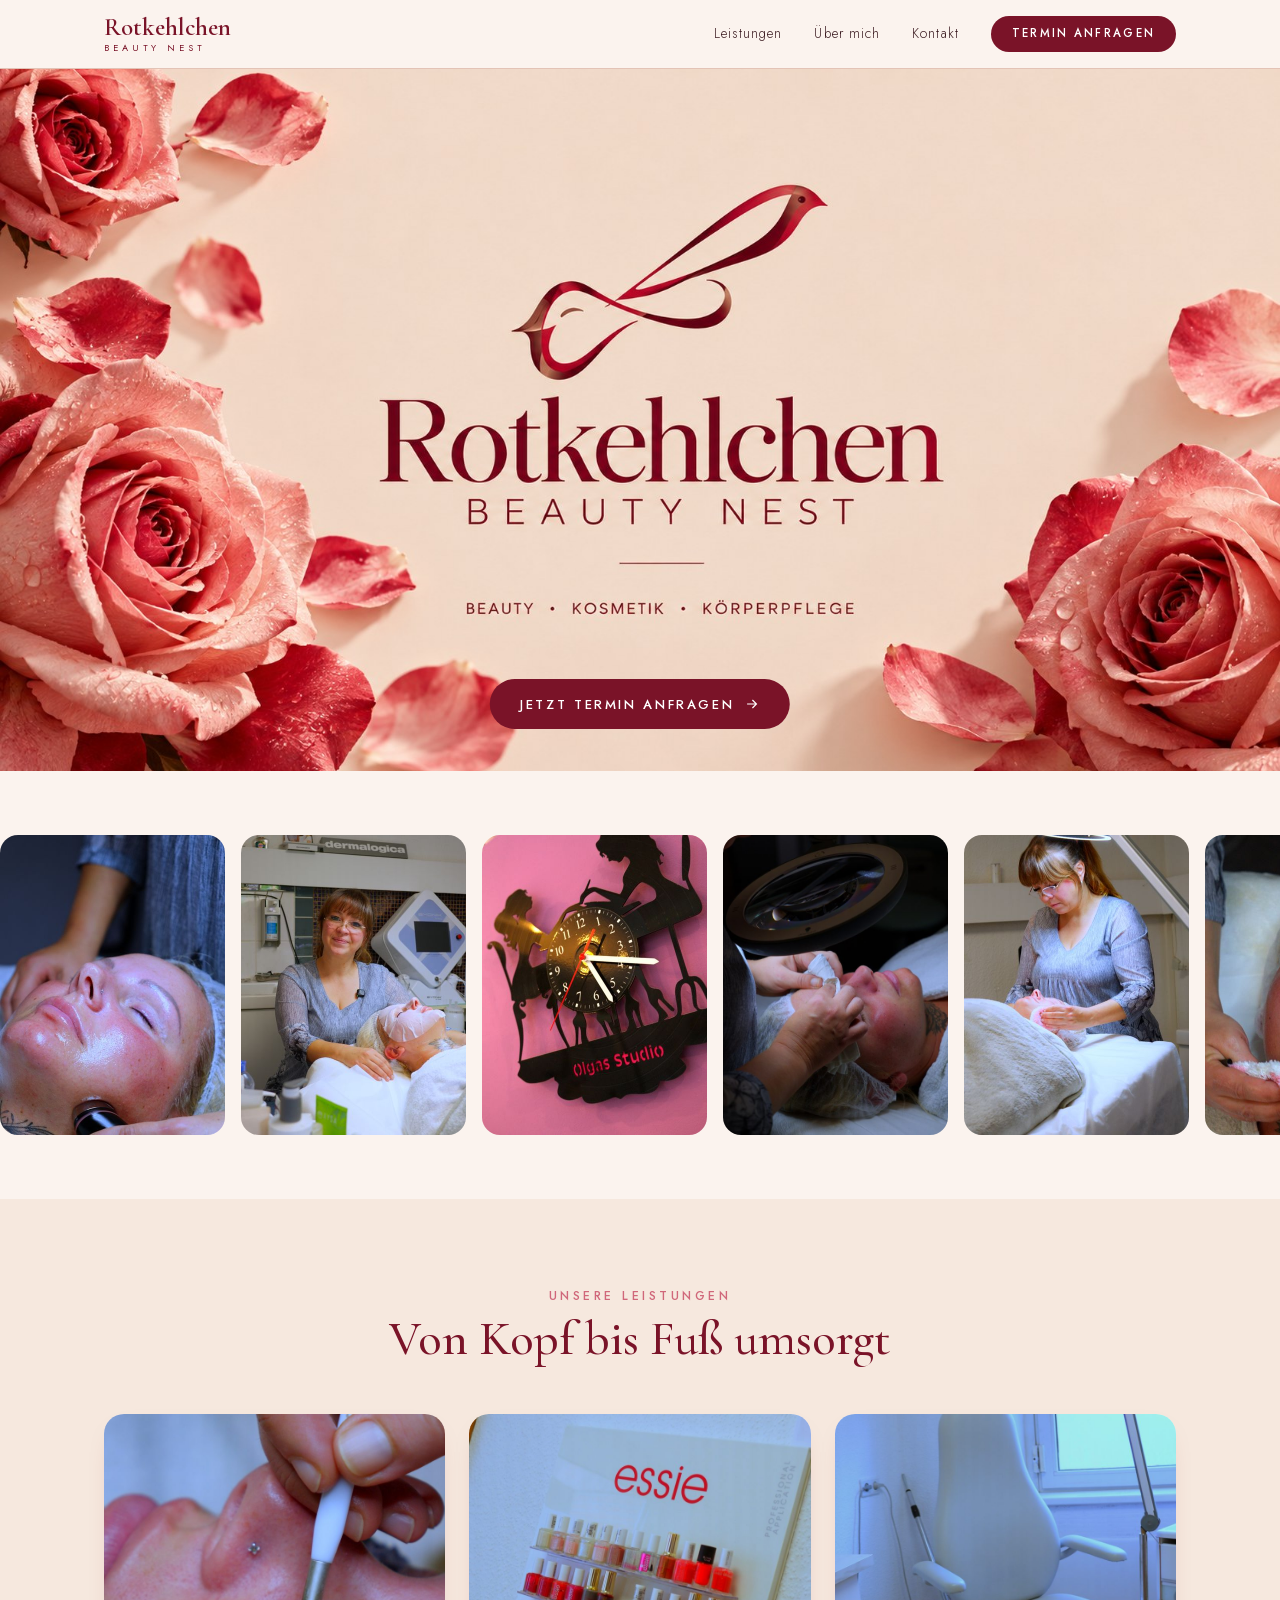
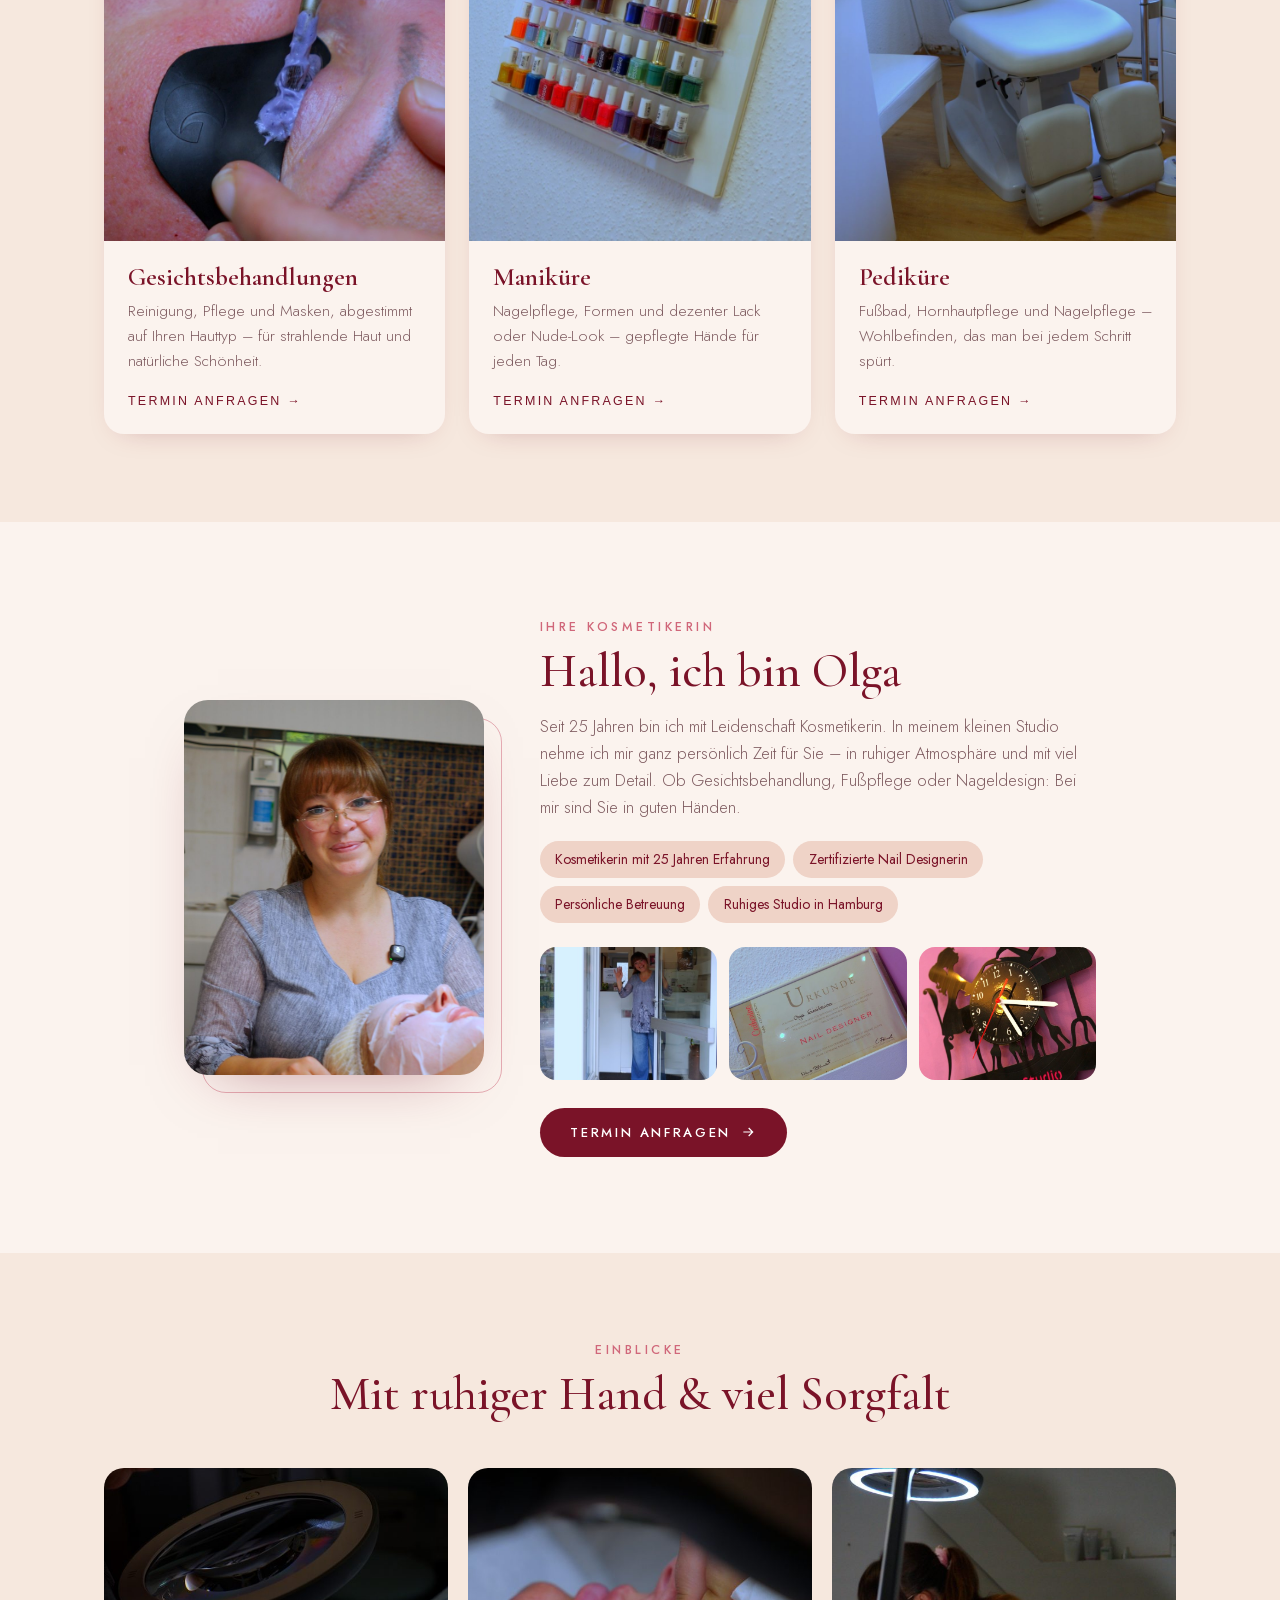
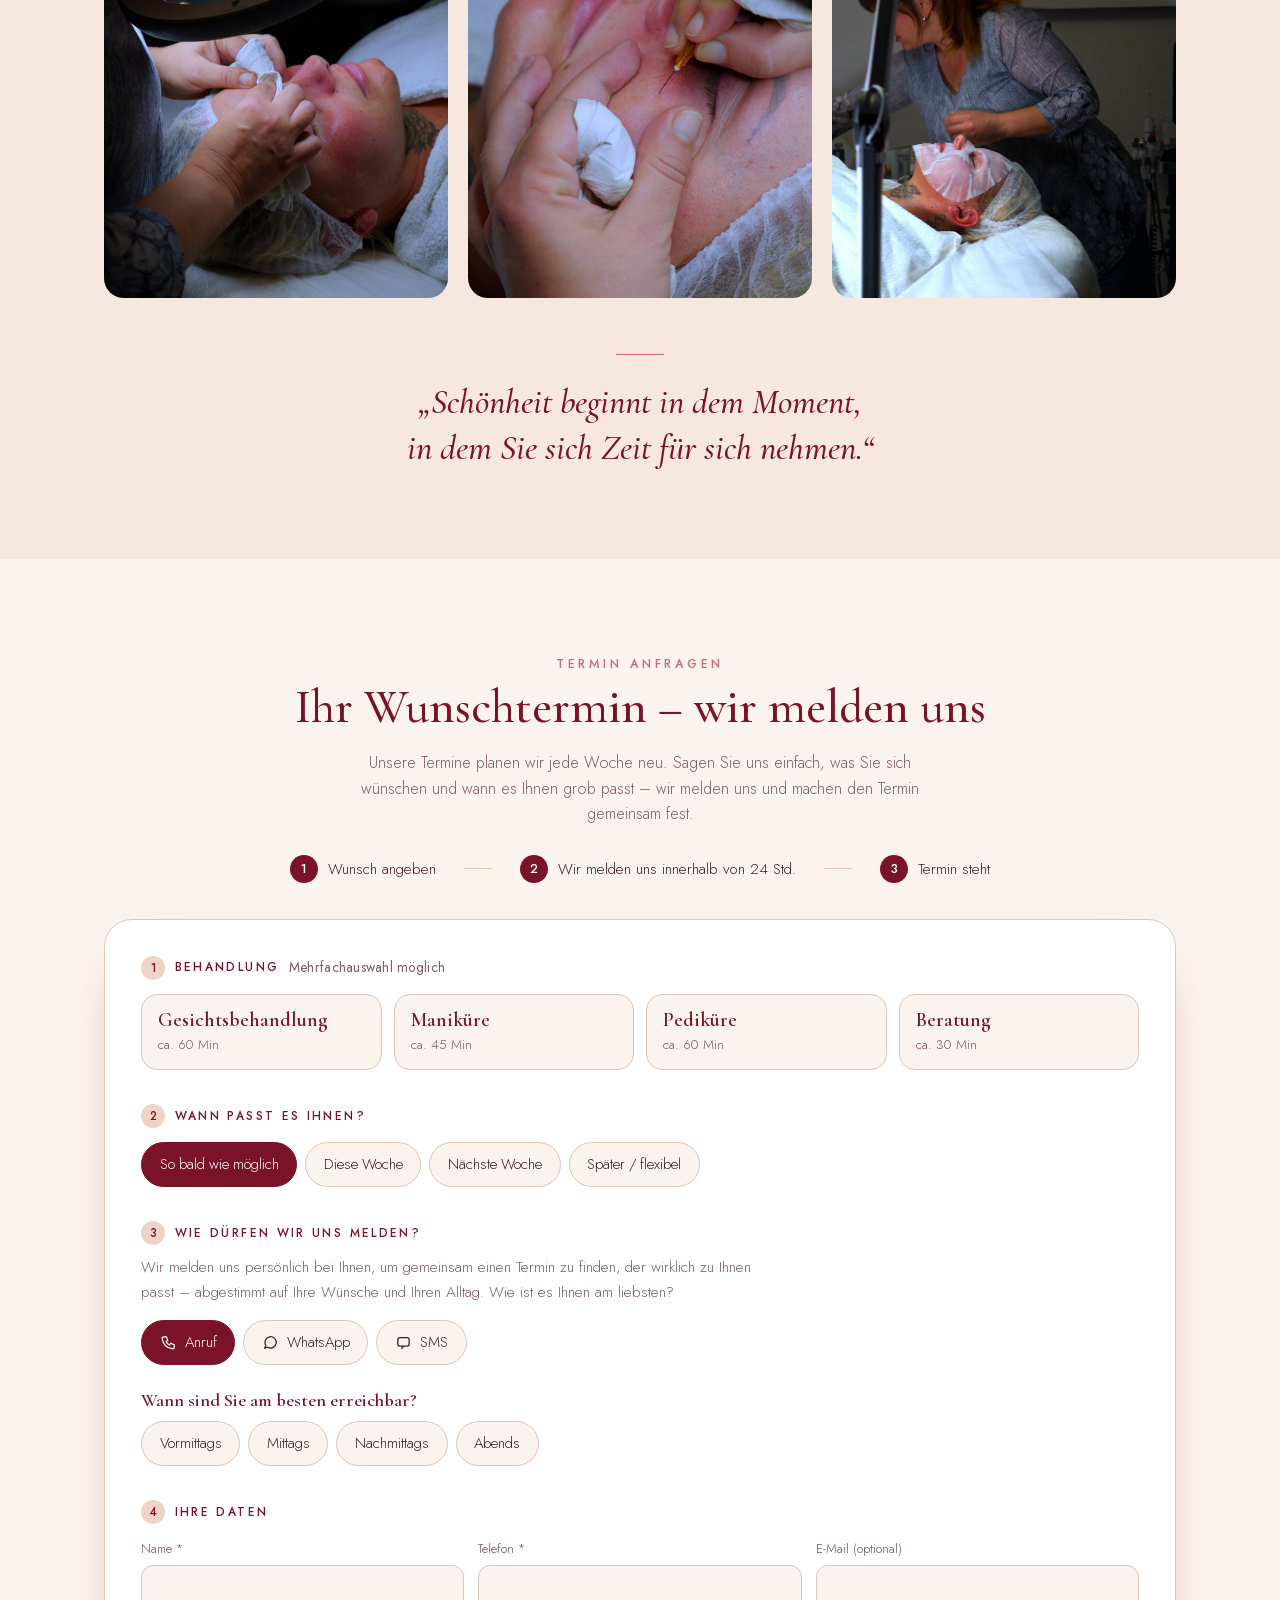
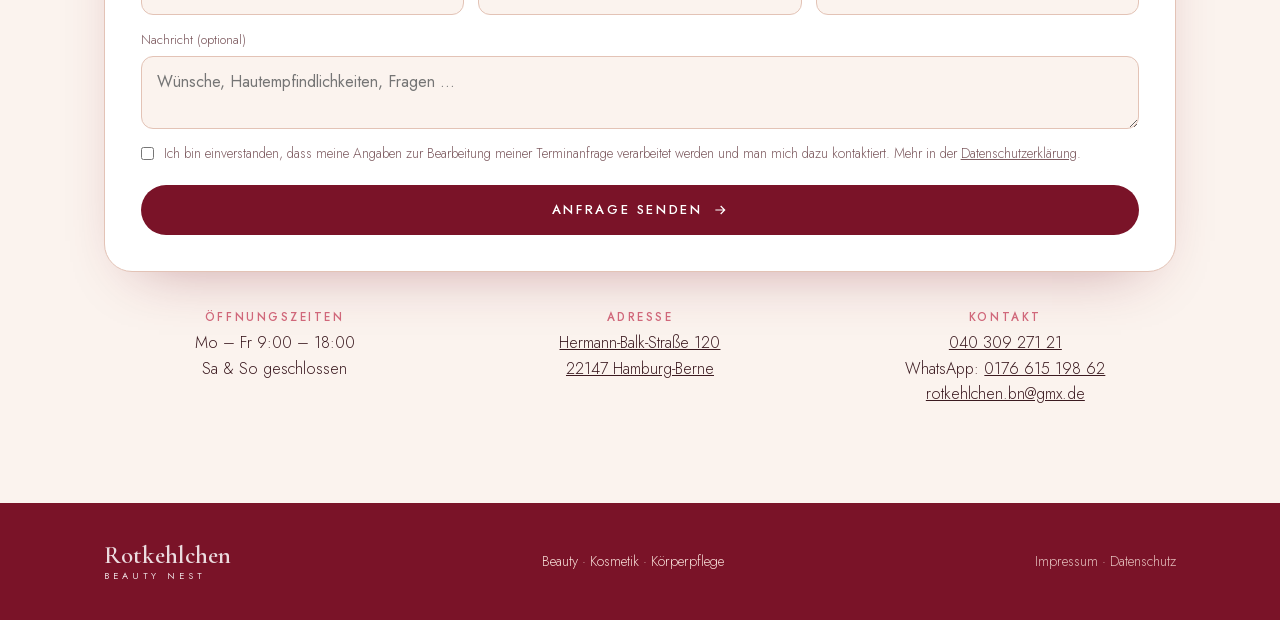
==== commit 6ec7da86: "Add files via upload" ====
--- a/index.html
+++ b/index.html
@@ -413,6 +413,7 @@
           </div>
           <label class="field"><span>Nachricht (optional)</span><textarea name="message" placeholder="Wünsche, Hautempfindlichkeiten, Fragen …"></textarea></label>
           <label class="consent"><input type="checkbox" name="consent"> <span>Ich bin einverstanden, dass meine Angaben zur Bearbeitung meiner Terminanfrage verarbeitet werden und man mich dazu kontaktiert. Mehr in der <a href="datenschutz.html" target="_blank">Datenschutzerklärung</a>.</span></label>
+          <input type="checkbox" name="botcheck" tabindex="-1" autocomplete="off" aria-hidden="true" style="display:none">
           <p class="error" id="error" role="alert"></p>
           <button type="submit" class="btn send" id="sendBtn">Anfrage senden
             <svg viewBox="0 0 24 24" fill="none" stroke="currentColor" stroke-width="1.8"><path d="M5 12h14M13 6l6 6-6 6"/></svg>
@@ -432,7 +433,7 @@
     <dl class="info-strip">
       <div><dt>Öffnungszeiten</dt><dd>Mo – Fr 9:00 – 18:00<br>Sa &amp; So geschlossen</dd></div>
       <div><dt>Adresse</dt><dd><a href="https://maps.google.com/?q=Hermann-Balk-Stra%C3%9Fe+120,+22147+Hamburg" target="_blank" rel="noopener">Hermann-Balk-Straße 120<br>22147 Hamburg-Berne</a></dd></div>
-      <div><dt>Kontakt</dt><dd><a href="tel:+494030927121">040 309 271 21</a><br>WhatsApp: <a href="https://wa.me/4917661519862" target="_blank" rel="noopener">0176 615 198 62</a><br><a href="mailto:olga-rbn@gmx.de">olga-rbn@gmx.de</a></dd></div>
+      <div><dt>Kontakt</dt><dd><a href="tel:+494030927121">040 309 271 21</a><br>WhatsApp: <a href="https://wa.me/4917661519862" target="_blank" rel="noopener">0176 615 198 62</a><br><a href="mailto:rotkehlchen.bn@gmx.de">rotkehlchen.bn@gmx.de</a></dd></div>
     </dl>
   </div>
 </section>
@@ -448,14 +449,13 @@
 <script>
   /* ========== EINSTELLUNGEN – hier anpassen ========== */
   const CONFIG = {
-    // Versand über FormSubmit (formsubmit.co) – kostenlos, ohne Account (wie beim Employa-Funnel).
-    // Hauptempfänger = Agentur (betreut das Studio). Nach der allerersten Anfrage kommt dort
-    // EINE Aktivierungs-Mail – einmal bestätigen, fertig. Das Studio bekommt jede Anfrage in CC.
-    primaryMail: ['wendepunkt.marketing', 'gmail.com'].join('@'),
-    ccMail: ['olga-rbn', 'gmx.de'].join('@'),
-    // Nach der Aktivierung schickt FormSubmit einen Alias-Code – hier eintragen, dann steht
-    // keine Adresse mehr im Quelltext.
-    formAlias: '',
+    // Versand über Web3Forms (web3forms.com) – Konto: wendepunkt.marketing@gmail.com.
+    // Jeder Access Key = ein Formular mit genau einem Empfänger. Die Anfrage geht an jeden Key in der Liste.
+    // Empfänger wird in Web3Forms beim Formular eingestellt (nicht hier). Weitere Empfänger = weiteres Formular + Key hier ergänzen.
+    // (Achtung: jeder weitere Key zählt pro Anfrage gegen das Monatslimit von 250.)
+    web3formsKeys: [
+      '43512404-8124-4b3d-aff4-e6de6d9c51c4'   // Rotkehlchen-BN → rotkehlchen.bn@gmx.de
+    ],
     replyTime: '24 Stunden'
   };
 
@@ -478,7 +478,7 @@
       services, when: fd.get('when'),
       channel: fd.get('channel'), reach: fd.getAll('reach'),
       name: (fd.get('name') || '').trim(), phone: (fd.get('phone') || '').trim(), email: (fd.get('email') || '').trim(),
-      message: (fd.get('message') || '').trim(), consent: fd.get('consent')
+      message: (fd.get('message') || '').trim(), consent: fd.get('consent'), botcheck: !!fd.get('botcheck')
     };
   }
 
@@ -506,7 +506,31 @@
     $('termin').scrollIntoView({ behavior: 'smooth' });
   }
 
-  /* ---------- Absenden per E-Mail (FormSubmit) ---------- */
+  function sendMail(key, d) {
+    return fetch('https://api.web3forms.com/submit', {
+      method: 'POST',
+      headers: { 'Content-Type': 'application/json', Accept: 'application/json' },
+      body: JSON.stringify({
+        access_key: key,
+        subject: `Terminanfrage: ${d.name} – ${d.services.join(', ')}`,
+        from_name: 'Rotkehlchen Beauty Nest – Website',
+        ...(d.email && { replyto: d.email }),
+        botcheck: d.botcheck,
+        Behandlung: d.services.join(', '),
+        Zeitraum: d.when,
+        'Melden per': d.channel + (d.reach.length ? ` (am besten ${d.reach.join(', ')})` : ''),
+        Name: d.name,
+        Telefon: d.phone,
+        'E-Mail': d.email || '–',
+        Nachricht: d.message || '–'
+      })
+    }).then(async r => {
+      const j = await r.json().catch(() => ({}));
+      if (!r.ok || j.success === false) throw new Error(j.message || r.status);
+    });
+  }
+
+  /* ---------- Absenden per E-Mail (Web3Forms) ---------- */
   form.addEventListener('submit', async e => {
     e.preventDefault();
     const d = collect();
@@ -514,25 +538,9 @@
     const btn = $('sendBtn');
     btn.disabled = true;
     try {
-      const res = await fetch(`https://formsubmit.co/ajax/${CONFIG.formAlias || CONFIG.primaryMail}`, {
-        method: 'POST',
-        headers: { 'Content-Type': 'application/json', Accept: 'application/json' },
-        body: JSON.stringify({
-          _subject: `Terminanfrage: ${d.name} – ${d.services.join(', ')}`,
-          _template: 'box',
-          _captcha: 'false',
-          _cc: CONFIG.ccMail,
-          ...(d.email && { _replyto: d.email }),
-          Behandlung: d.services.join(', '),
-          Zeitraum: d.when,
-          'Melden per': d.channel + (d.reach.length ? ` (am besten ${d.reach.join(', ')})` : ''),
-          Name: d.name,
-          Telefon: d.phone,
-          'E-Mail': d.email || '–',
-          Nachricht: d.message || '–'
-        })
-      });
-      if (!res.ok) throw new Error(res.status);
+      const [main, ...copies] = CONFIG.web3formsKeys;
+      await sendMail(main, d);
+      copies.forEach(k => sendMail(k, d).catch(() => {}));
       showDone(d);
     } catch {
       const err = $('error');
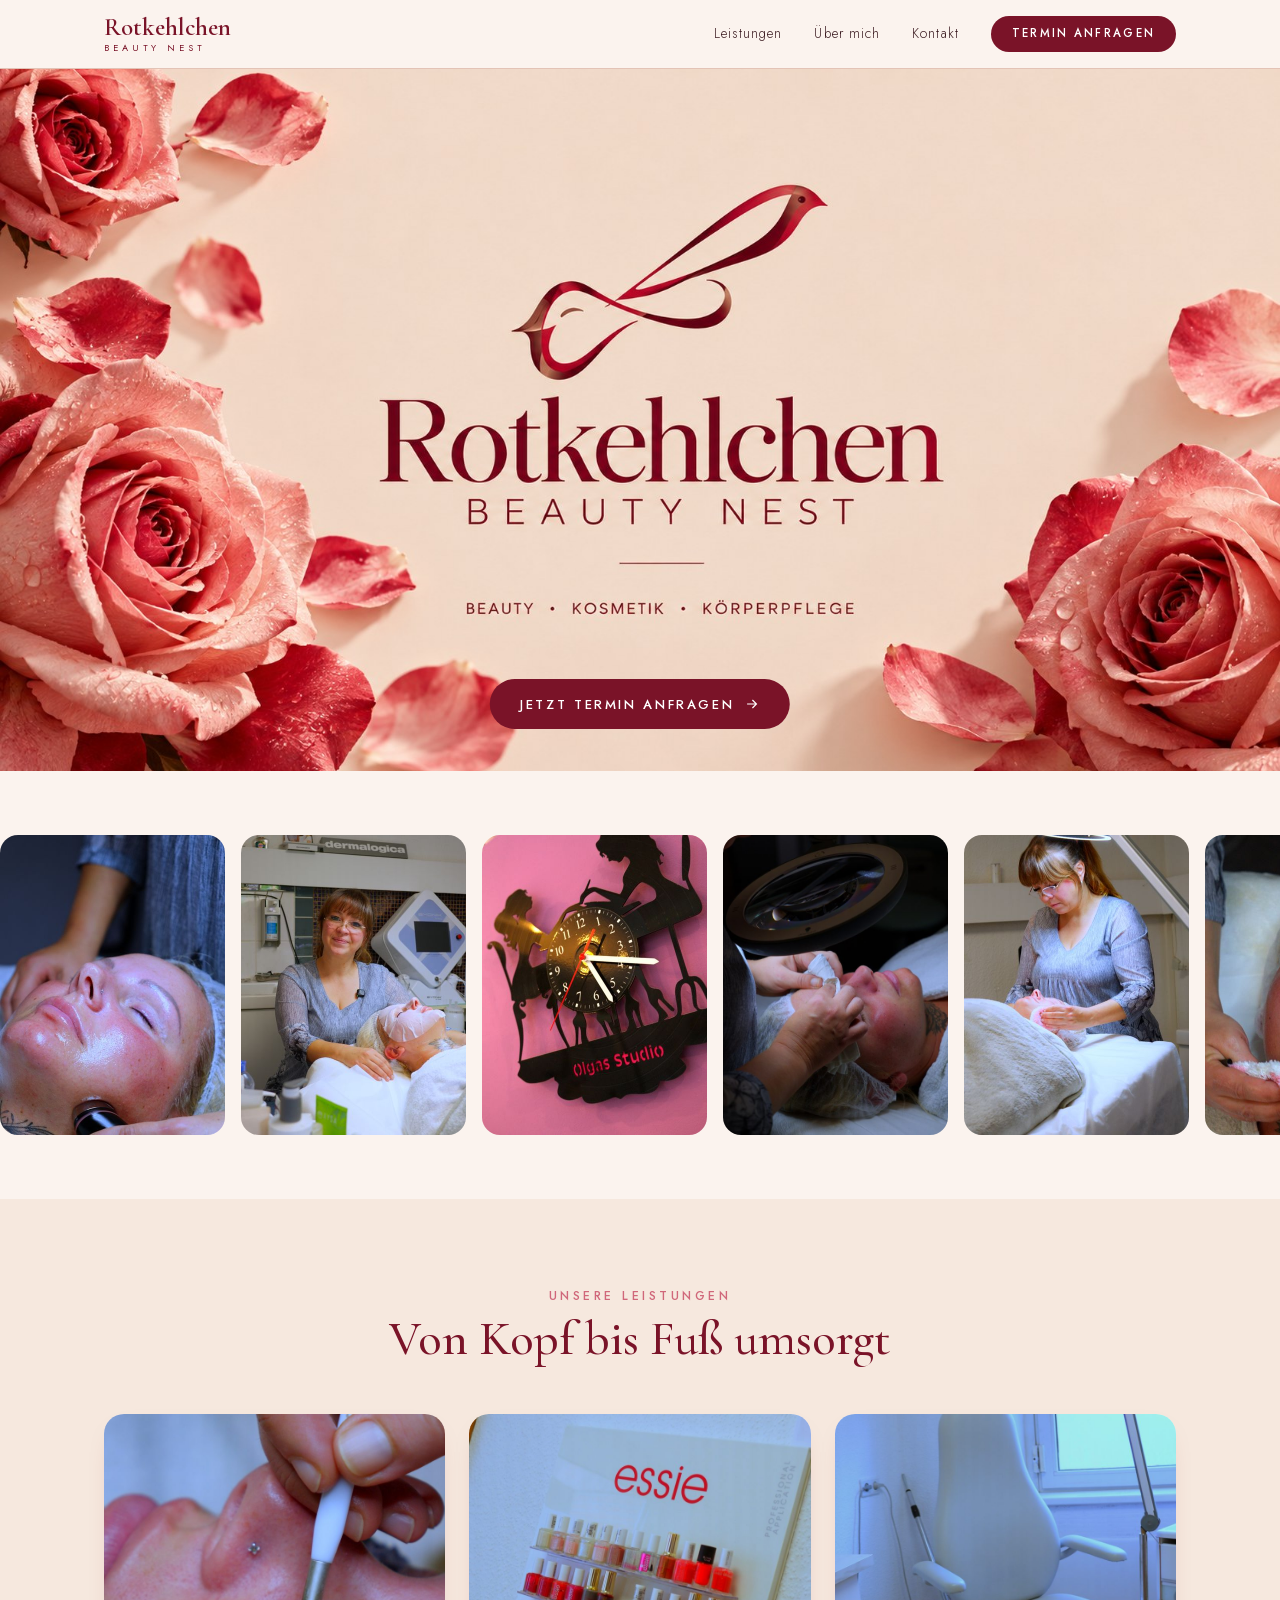
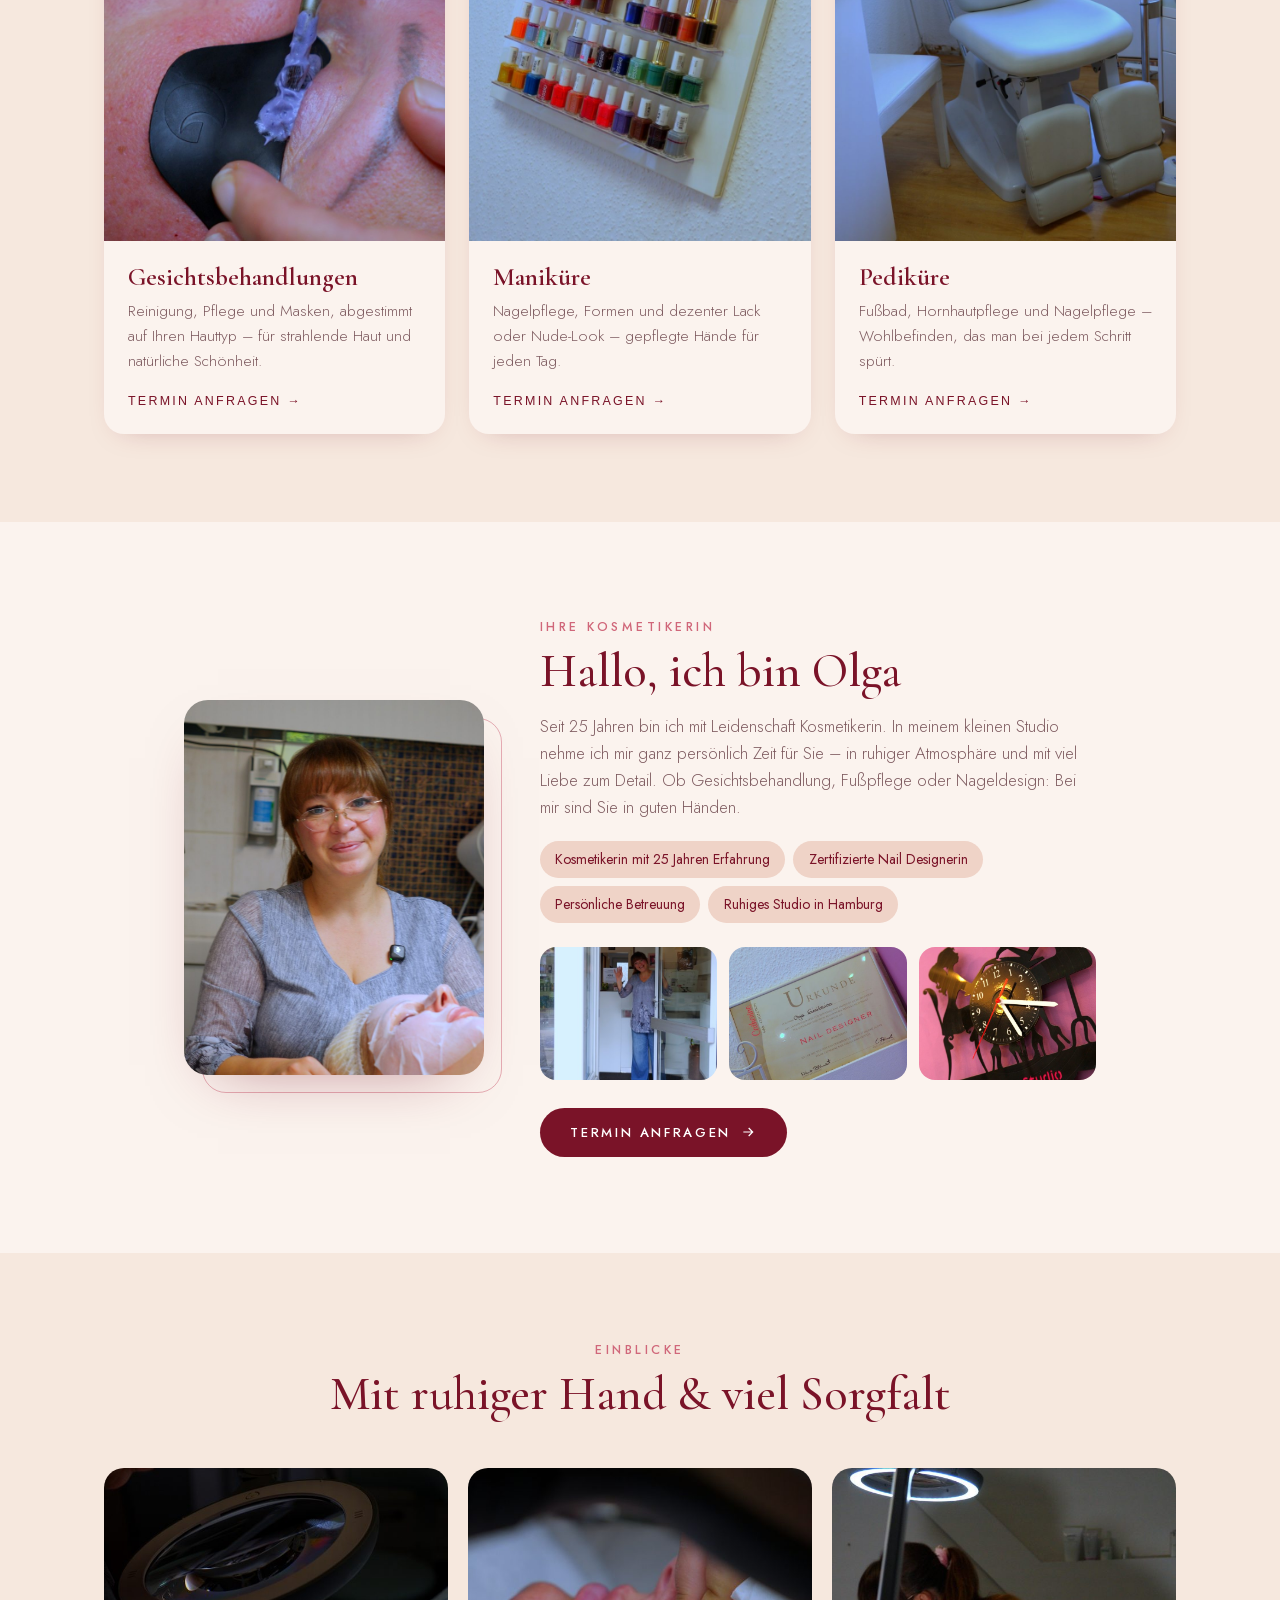
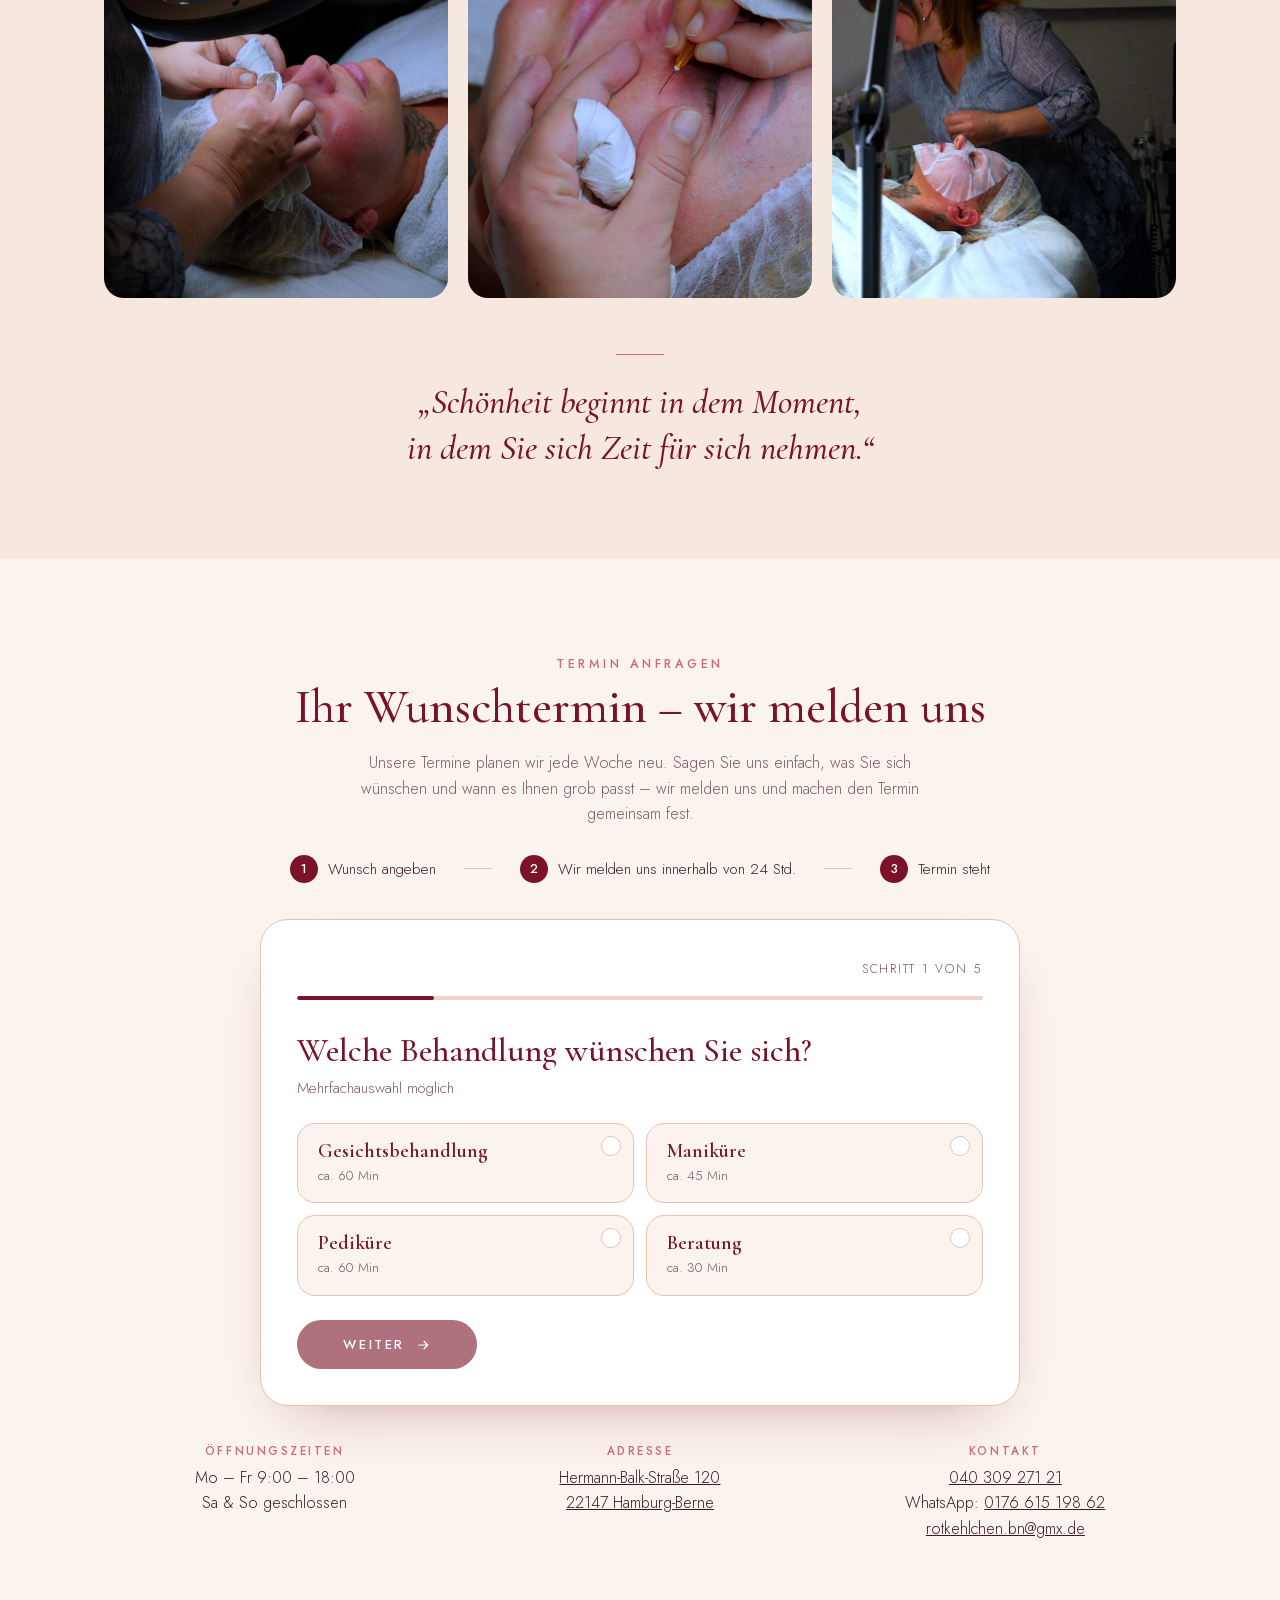
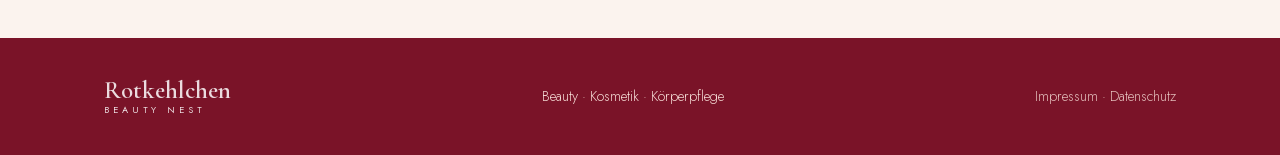
==== commit 7e92c75d: "Add files via upload" ====
--- a/index.html
+++ b/index.html
@@ -142,6 +142,43 @@
   .chip svg{width:17px;height:17px}
 
 
+  /* Klick-Fenster */
+  .wizard{max-width:760px;margin:0 auto;overflow:hidden}
+  .wz-head{display:flex;align-items:center;justify-content:space-between;min-height:28px;margin-bottom:12px}
+  .wz-back{display:inline-flex;align-items:center;gap:4px;background:none;border:0;color:var(--wine);font:500 .82rem var(--sans);letter-spacing:.06em;cursor:pointer;padding:4px 6px 4px 0}
+  .wz-back svg{width:16px;height:16px}
+  .wz-back[hidden]{display:none}
+  .wz-count{margin-left:auto;font-size:.78rem;letter-spacing:.14em;text-transform:uppercase;color:var(--muted)}
+  .wz-bar{height:4px;background:var(--blush);border-radius:4px;overflow:hidden;margin-bottom:32px}
+  .wz-bar span{display:block;height:100%;width:20%;background:var(--wine);border-radius:4px;transition:width .35s ease}
+  .wstep{display:none}
+  .wstep.active{display:block}
+  .wstep.active.anim{animation:wzIn .35s ease}
+  .wstep.active.anim.back{animation-name:wzBack}
+  @media (prefers-reduced-motion:reduce){.wstep.active.anim{animation:none}}
+  @keyframes wzIn{from{opacity:0;transform:translateX(24px)}to{opacity:1;transform:none}}
+  @keyframes wzBack{from{opacity:0;transform:translateX(-24px)}to{opacity:1;transform:none}}
+  .wz-q{font-family:var(--serif);font-weight:500;font-size:clamp(1.6rem,3.4vw,2.1rem);color:var(--wine);line-height:1.15;margin-bottom:6px;outline:none}
+  .wz-hint{color:var(--muted);font-size:.95rem;margin-bottom:22px}
+  .wz-q+.tiles{margin-top:22px}
+  .tiles{display:grid;grid-template-columns:1fr 1fr;gap:12px;margin-bottom:24px}
+  .tiles.three{grid-template-columns:repeat(3,1fr)}
+  .tile span{display:flex;flex-direction:column;justify-content:center;gap:2px;min-height:78px;height:100%;padding:16px 20px;border:1px solid var(--line);border-radius:18px;background:var(--cream-2);cursor:pointer;transition:all .15s;position:relative}
+  .tile span.ic{align-items:center;text-align:center;gap:8px}
+  .tile span.ic svg{width:26px;height:26px;color:var(--wine)}
+  .tile b{font-family:var(--serif);font-size:1.25rem;font-weight:600;color:var(--wine);line-height:1.15}
+  .tile input[type=checkbox]+span{padding-right:44px}
+  .tile small{font-size:.84rem;color:var(--muted)}
+  .tile span:hover{border-color:var(--rose);transform:translateY(-1px)}
+  .tile input:checked+span{background:var(--wine);border-color:var(--wine)}
+  .tile input:checked+span b,.tile input:checked+span small,.tile input:checked+span svg{color:#fff}
+  .tile input[type=checkbox]+span::after{content:"";position:absolute;top:12px;right:12px;width:18px;height:18px;border-radius:50%;border:1px solid var(--line);background:#fff}
+  .tile input[type=checkbox]:checked+span::after{border-color:#fff;background:#fff url("data:image/svg+xml,%3Csvg xmlns='http://www.w3.org/2000/svg' viewBox='0 0 24 24' fill='none' stroke='%237a1328' stroke-width='3'%3E%3Cpath d='M5 12.5l4.5 4.5L19 7.5'/%3E%3C/svg%3E") center/12px no-repeat}
+  .wz-next{min-width:180px;justify-content:center}
+  .wz-next:disabled{opacity:.4;cursor:default;transform:none}
+  .wz-recap{background:var(--cream-2);border-radius:14px;padding:12px 16px;font-size:.9rem;color:var(--muted);margin:14px 0 20px;line-height:1.6}
+  .wz-recap b{color:var(--wine);font-weight:500}
+
   /* Daten */
   fieldset{border:0;min-width:0}
   .row{display:grid;grid-template-columns:1fr 1fr 1fr;gap:14px}
@@ -173,6 +210,18 @@
   footer .brand{color:#fff}
   footer a{text-decoration:none;opacity:.85}
   footer a:hover{opacity:1}
+  footer button.linklike{background:none;border:0;color:inherit;font:inherit;opacity:.85;cursor:pointer;padding:0}
+  footer button.linklike:hover{opacity:1}
+
+  /* Cookie-Banner */
+  .cookie-banner{position:fixed;left:16px;right:16px;bottom:16px;z-index:50;max-width:560px;margin:0 auto;background:#fff;border:1px solid var(--line);border-radius:20px;padding:20px 22px;box-shadow:0 24px 60px -20px rgba(59,26,32,.35)}
+  .cookie-banner[hidden]{display:none}
+  .cookie-banner p{font-size:.9rem;color:var(--muted);margin-bottom:14px;line-height:1.55}
+  .cookie-banner p strong{color:var(--wine);font-weight:500}
+  .cookie-btns{display:grid;grid-template-columns:1fr 1fr;gap:10px}
+  .cookie-btns .btn{justify-content:center;padding:.85rem 1rem;font-size:.72rem}
+  .cookie-btns .btn.ghost{background:#fff;color:var(--wine);border:1px solid var(--wine)}
+  .cookie-btns .btn.ghost:hover{background:var(--cream-2)}
 
   @media (max-width:860px){
     header nav a:not(.btn){display:none}
@@ -185,6 +234,15 @@
     .gallery-grid{gap:10px}
     .card img{aspect-ratio:16/10}
     .svc-grid{grid-template-columns:1fr 1fr}
+    .tiles.three{grid-template-columns:repeat(3,1fr)}
+    .tile span{min-height:64px;padding:12px 14px;border-radius:14px}
+    .tile span.ic{padding:12px 6px}
+    .tile b{font-size:1.02rem}
+    .tile input[type=checkbox]+span{padding-right:32px}
+    .tile input[type=checkbox]+span::after{top:9px;right:9px;width:16px;height:16px}
+    .tiles{gap:8px}
+    .wz-next{width:100%}
+    .wz-bar{margin-bottom:24px}
     .row{grid-template-columns:1fr 1fr}
     .row .field:last-child{grid-column:1/-1}
   }
@@ -217,6 +275,33 @@
     .quote{margin-top:36px}
   }
 </style>
+<script type="application/ld+json">
+{
+  "@context": "https://schema.org",
+  "@type": "BeautySalon",
+  "name": "Rotkehlchen Beauty Nest",
+  "url": "https://rotkehlchen-beauty-nest.de/",
+  "image": "https://rotkehlchen-beauty-nest.de/assets/og-image.jpg",
+  "logo": "https://rotkehlchen-beauty-nest.de/assets/icon-192.png",
+  "description": "Kosmetikstudio in Hamburg-Berne: Gesichtsbehandlungen, Maniküre, Pediküre und Fußpflege.",
+  "telephone": "+49 40 30927121",
+  "email": "rotkehlchen.bn@gmx.de",
+  "address": {
+    "@type": "PostalAddress",
+    "streetAddress": "Hermann-Balk-Straße 120",
+    "postalCode": "22147",
+    "addressLocality": "Hamburg",
+    "addressCountry": "DE"
+  },
+  "openingHoursSpecification": [{
+    "@type": "OpeningHoursSpecification",
+    "dayOfWeek": ["Monday","Tuesday","Wednesday","Thursday","Friday"],
+    "opens": "09:00",
+    "closes": "18:00"
+  }],
+  "sameAs": ["https://www.instagram.com/rotkehlchen_bn/"]
+}
+</script>
 </head>
 <body>
 
@@ -365,46 +450,62 @@
       <li>Termin steht</li>
     </ol>
 
-    <form class="planner" id="planner" novalidate>
-      <div class="block">
-        <div class="block-title"><span class="step">1</span>Behandlung <em>Mehrfachauswahl möglich</em></div>
-        <div class="svc-grid">
-          <label class="opt svc"><input type="checkbox" name="service" value="Gesichtsbehandlung"><span><b>Gesichtsbehandlung</b><small>ca. 60 Min</small></span></label>
-          <label class="opt svc"><input type="checkbox" name="service" value="Maniküre"><span><b>Maniküre</b><small>ca. 45 Min</small></span></label>
-          <label class="opt svc"><input type="checkbox" name="service" value="Pediküre"><span><b>Pediküre</b><small>ca. 60 Min</small></span></label>
-          <label class="opt svc"><input type="checkbox" name="service" value="Beratung"><span><b>Beratung</b><small>ca. 30 Min</small></span></label>
+    <form class="planner wizard" id="planner" novalidate>
+      <div class="wz-head">
+        <button type="button" class="wz-back" id="wzBack" aria-label="Zurück" hidden><svg viewBox="0 0 24 24" fill="none" stroke="currentColor" stroke-width="1.8"><path d="M15 6l-6 6 6 6"/></svg>Zurück</button>
+        <span class="wz-count" id="wzCount">Schritt 1 von 5</span>
+      </div>
+      <div class="wz-bar"><span id="wzBar"></span></div>
+
+      <div class="wstep active" data-step="1">
+        <h3 class="wz-q" tabindex="-1">Welche Behandlung wünschen Sie sich?</h3>
+        <p class="wz-hint">Mehrfachauswahl möglich</p>
+        <div class="tiles">
+          <label class="opt tile"><input type="checkbox" name="service" value="Gesichtsbehandlung"><span><b>Gesichts&shy;behandlung</b><small>ca. 60 Min</small></span></label>
+          <label class="opt tile"><input type="checkbox" name="service" value="Maniküre"><span><b>Maniküre</b><small>ca. 45 Min</small></span></label>
+          <label class="opt tile"><input type="checkbox" name="service" value="Pediküre"><span><b>Pediküre</b><small>ca. 60 Min</small></span></label>
+          <label class="opt tile"><input type="checkbox" name="service" value="Beratung"><span><b>Beratung</b><small>ca. 30 Min</small></span></label>
         </div>
+        <button type="button" class="btn wz-next" data-next>Weiter <svg viewBox="0 0 24 24" fill="none" stroke="currentColor" stroke-width="1.8"><path d="M5 12h14M13 6l6 6-6 6"/></svg></button>
       </div>
 
-      <div class="block">
-        <div class="block-title"><span class="step">2</span>Wann passt es Ihnen?</div>
-        <div class="chips">
-          <label class="opt chip"><input type="radio" name="when" value="So bald wie möglich" checked><span>So bald wie möglich</span></label>
-          <label class="opt chip"><input type="radio" name="when" value="Diese Woche"><span>Diese Woche</span></label>
-          <label class="opt chip"><input type="radio" name="when" value="Nächste Woche"><span>Nächste Woche</span></label>
-          <label class="opt chip"><input type="radio" name="when" value="Später / flexibel"><span>Später / flexibel</span></label>
+      <div class="wstep" data-step="2">
+        <h3 class="wz-q" tabindex="-1">Wann hätten Sie gerne Ihren Termin?</h3>
+        <div class="tiles">
+          <label class="opt tile auto"><input type="radio" name="when" value="So bald wie möglich"><span><b>So bald wie möglich</b></span></label>
+          <label class="opt tile auto"><input type="radio" name="when" value="Diese Woche"><span><b>Diese Woche</b></span></label>
+          <label class="opt tile auto"><input type="radio" name="when" value="Nächste Woche"><span><b>Nächste Woche</b></span></label>
+          <label class="opt tile auto"><input type="radio" name="when" value="Später / flexibel"><span><b>Später / flexibel</b></span></label>
         </div>
+        <button type="button" class="btn wz-next" data-next>Weiter <svg viewBox="0 0 24 24" fill="none" stroke="currentColor" stroke-width="1.8"><path d="M5 12h14M13 6l6 6-6 6"/></svg></button>
       </div>
 
-      <div class="block">
-        <div class="block-title"><span class="step">3</span>Wie dürfen wir uns melden?</div>
-        <p class="step-note">Wir melden uns persönlich bei Ihnen, um gemeinsam einen Termin zu finden, der wirklich zu Ihnen passt – abgestimmt auf Ihre Wünsche und Ihren Alltag. Wie ist es Ihnen am liebsten?</p>
-        <div class="chips">
-          <label class="opt chip"><input type="radio" name="channel" value="Anruf" checked><span><svg viewBox="0 0 24 24" fill="none" stroke="currentColor" stroke-width="1.8"><path d="M5 4h4l2 5-2.5 1.5a11 11 0 0 0 5 5L15 13l5 2v4a2 2 0 0 1-2 2A16 16 0 0 1 3 6a2 2 0 0 1 2-2"/></svg>Anruf</span></label>
-          <label class="opt chip"><input type="radio" name="channel" value="WhatsApp"><span><svg viewBox="0 0 24 24" fill="none" stroke="currentColor" stroke-width="1.8"><path d="M4 20l1.3-4A8 8 0 1 1 8 18.7z"/></svg>WhatsApp</span></label>
-          <label class="opt chip"><input type="radio" name="channel" value="SMS"><span><svg viewBox="0 0 24 24" fill="none" stroke="currentColor" stroke-width="1.8"><rect x="4" y="5" width="16" height="12" rx="3"/><path d="M9 21l3-4"/></svg>SMS</span></label>
+      <div class="wstep" data-step="3">
+        <h3 class="wz-q" tabindex="-1">Wie dürfen wir uns bei Ihnen melden?</h3>
+        <p class="wz-hint">Wir melden uns persönlich, um gemeinsam einen Termin zu finden, der wirklich zu Ihnen passt.</p>
+        <div class="tiles three">
+          <label class="opt tile auto"><input type="radio" name="channel" value="Anruf"><span class="ic"><svg viewBox="0 0 24 24" fill="none" stroke="currentColor" stroke-width="1.6"><path d="M5 4h4l2 5-2.5 1.5a11 11 0 0 0 5 5L15 13l5 2v4a2 2 0 0 1-2 2A16 16 0 0 1 3 6a2 2 0 0 1 2-2"/></svg><b>Anruf</b></span></label>
+          <label class="opt tile auto"><input type="radio" name="channel" value="WhatsApp"><span class="ic"><svg viewBox="0 0 24 24" fill="none" stroke="currentColor" stroke-width="1.6"><path d="M4 20l1.3-4A8 8 0 1 1 8 18.7z"/></svg><b>WhatsApp</b></span></label>
+          <label class="opt tile auto"><input type="radio" name="channel" value="SMS"><span class="ic"><svg viewBox="0 0 24 24" fill="none" stroke="currentColor" stroke-width="1.6"><rect x="4" y="5" width="16" height="12" rx="3"/><path d="M9 21l3-4"/></svg><b>SMS</b></span></label>
         </div>
-        <h4 class="mini-title">Wann sind Sie am besten erreichbar?</h4>
-        <div class="chips">
-          <label class="opt chip"><input type="checkbox" name="reach" value="vormittags"><span>Vormittags</span></label>
-          <label class="opt chip"><input type="checkbox" name="reach" value="mittags"><span>Mittags</span></label>
-          <label class="opt chip"><input type="checkbox" name="reach" value="nachmittags"><span>Nachmittags</span></label>
-          <label class="opt chip"><input type="checkbox" name="reach" value="abends"><span>Abends</span></label>
+        <button type="button" class="btn wz-next" data-next>Weiter <svg viewBox="0 0 24 24" fill="none" stroke="currentColor" stroke-width="1.8"><path d="M5 12h14M13 6l6 6-6 6"/></svg></button>
+      </div>
+
+      <div class="wstep" data-step="4">
+        <h3 class="wz-q" tabindex="-1">Wann sind Sie am besten erreichbar?</h3>
+        <p class="wz-hint">Mehrfachauswahl möglich – oder einfach weiter, wenn es egal ist.</p>
+        <div class="tiles">
+          <label class="opt tile"><input type="checkbox" name="reach" value="vormittags"><span><b>Vormittags</b></span></label>
+          <label class="opt tile"><input type="checkbox" name="reach" value="mittags"><span><b>Mittags</b></span></label>
+          <label class="opt tile"><input type="checkbox" name="reach" value="nachmittags"><span><b>Nachmittags</b></span></label>
+          <label class="opt tile"><input type="checkbox" name="reach" value="abends"><span><b>Abends</b></span></label>
         </div>
+        <button type="button" class="btn wz-next" data-next>Weiter <svg viewBox="0 0 24 24" fill="none" stroke="currentColor" stroke-width="1.8"><path d="M5 12h14M13 6l6 6-6 6"/></svg></button>
       </div>
 
-      <div class="block" style="margin-bottom:0">
-        <div class="block-title"><span class="step">4</span>Ihre Daten</div>
+      <div class="wstep" data-step="5">
+        <h3 class="wz-q" tabindex="-1">Fast geschafft! Wie erreichen wir Sie?</h3>
+        <p class="wz-recap" id="wzRecap"></p>
         <fieldset>
           <div class="row">
             <label class="field"><span>Name *</span><input type="text" name="name" autocomplete="name"></label>
@@ -414,12 +515,10 @@
           <label class="field"><span>Nachricht (optional)</span><textarea name="message" placeholder="Wünsche, Hautempfindlichkeiten, Fragen …"></textarea></label>
           <label class="consent"><input type="checkbox" name="consent"> <span>Ich bin einverstanden, dass meine Angaben zur Bearbeitung meiner Terminanfrage verarbeitet werden und man mich dazu kontaktiert. Mehr in der <a href="datenschutz.html" target="_blank">Datenschutzerklärung</a>.</span></label>
           <input type="checkbox" name="botcheck" tabindex="-1" autocomplete="off" aria-hidden="true" style="display:none">
-          <p class="error" id="error" role="alert"></p>
-          <button type="submit" class="btn send" id="sendBtn">Anfrage senden
-            <svg viewBox="0 0 24 24" fill="none" stroke="currentColor" stroke-width="1.8"><path d="M5 12h14M13 6l6 6-6 6"/></svg>
-          </button>
+          <button type="submit" class="btn send" id="sendBtn">Anfrage senden <svg viewBox="0 0 24 24" fill="none" stroke="currentColor" stroke-width="1.8"><path d="M5 12h14M13 6l6 6-6 6"/></svg></button>
         </fieldset>
       </div>
+      <p class="error" id="error" role="alert"></p>
     </form>
 
     <div class="done" id="done" role="status">
@@ -442,9 +541,17 @@
   <div class="wrap">
     <a href="#" class="brand">Rotkehlchen<small>BEAUTY NEST</small></a>
     <div>Beauty · Kosmetik · Körperpflege</div>
-    <div><a href="impressum.html">Impressum</a> · <a href="datenschutz.html">Datenschutz</a></div>
+    <div><a href="impressum.html">Impressum</a> · <a href="datenschutz.html">Datenschutz</a><span id="cookieLinkWrap" hidden> · <button type="button" class="linklike" id="cookieSettings">Cookie-Einstellungen</button></span></div>
   </div>
 </footer>
+
+<div class="cookie-banner" id="cookieBanner" role="dialog" aria-labelledby="cookieTitle" hidden>
+  <p><strong id="cookieTitle">Cookies & Werbung</strong><br>Mit Ihrer Zustimmung nutzen wir den Meta-Pixel (Facebook/Instagram), um unsere Werbung zu verbessern und zu messen, ob sie Anfragen bringt. Ohne Zustimmung funktioniert die Seite genauso. Mehr in der <a href="datenschutz.html">Datenschutzerklärung</a>.</p>
+  <div class="cookie-btns">
+    <button type="button" class="btn ghost" id="cookieDeny">Nur notwendige</button>
+    <button type="button" class="btn" id="cookieAccept">Akzeptieren</button>
+  </div>
+</div>
 
 <script>
   /* ========== EINSTELLUNGEN – hier anpassen ========== */
@@ -456,6 +563,8 @@
     web3formsKeys: [
       '43512404-8124-4b3d-aff4-e6de6d9c51c4'   // Rotkehlchen-BN → rotkehlchen.bn@gmx.de
     ],
+    // Meta-Pixel von Olgas Werbekonto (Events Manager → Datenquellen). Leer = kein Pixel, kein Banner.
+    metaPixelId: '',
     replyTime: '24 Stunden'
   };
 
@@ -465,10 +574,65 @@
 
   // "Termin anfragen" auf den Leistungs-Karten
   document.querySelectorAll('.more').forEach(b => b.addEventListener('click', () => {
-    const box = form.querySelector(`input[name=service][value="${b.dataset.service}"]`);
-    if (box) box.checked = true;
+    form.querySelectorAll('input[name=service]').forEach(i => i.checked = i.value === b.dataset.service);
+    goTo(2);
     $('termin').scrollIntoView({ behavior: 'smooth' });
   }));
+
+  /* ---------- Klick-Fenster: ein Schritt nach dem anderen ---------- */
+  const steps = [...form.querySelectorAll('.wstep')];
+  const TOTAL = steps.length;
+  let current = 1;
+  const stepEl = n => steps[n - 1];
+
+  function stepDone(n) {
+    const el = stepEl(n);
+    if (n === 1) return !!el.querySelector('input[name=service]:checked');
+    if (n === 2) return !!el.querySelector('input[name=when]:checked');
+    if (n === 3) return !!el.querySelector('input[name=channel]:checked');
+    return true;
+  }
+  function refreshNext() {
+    const btn = stepEl(current).querySelector('[data-next]');
+    if (btn) btn.disabled = !stepDone(current);
+  }
+  function recap() {
+    const d = collect();
+    $('wzRecap').innerHTML = `<b>${esc(d.services.join(', '))}</b> · ${esc(d.when || '')} · Kontakt per ${esc(d.channel || '')}` +
+      (d.reach.length ? ` (am besten ${esc(d.reach.join(', '))})` : '');
+  }
+  function goTo(n, back) {
+    if (n < 1 || n > TOTAL) return;
+    stepEl(current).classList.remove('active', 'back', 'anim');
+    current = n;
+    const el = stepEl(n);
+    el.classList.toggle('back', !!back);
+    el.classList.add('active', 'anim');
+    $('wzBack').hidden = n === 1;
+    $('wzCount').textContent = `Schritt ${n} von ${TOTAL}`;
+    $('wzBar').style.width = (n / TOTAL * 100) + '%';
+    $('error').style.display = 'none';
+    if (n === TOTAL) recap();
+    refreshNext();
+    el.querySelector('.wz-q').focus({ preventScroll: true });
+    const top = form.getBoundingClientRect().top;
+    if (top < 0) window.scrollBy({ top: top - 90, behavior: 'smooth' });
+  }
+
+  form.addEventListener('change', refreshNext);
+  form.querySelectorAll('[data-next]').forEach(b => b.addEventListener('click', () => { if (stepDone(current)) goTo(current + 1); }));
+  $('wzBack').addEventListener('click', () => goTo(current - 1, true));
+  // Bei Einfach-Auswahl (Maus/Finger) automatisch weiter
+  form.querySelectorAll('.tile.auto').forEach(t => t.addEventListener('click', e => {
+    if (e.detail === 0) return;               // Tastatur → „Weiter“-Knopf benutzen
+    const n = current;
+    setTimeout(() => { if (current === n && stepDone(n)) goTo(n + 1); }, 280);
+  }));
+  // Enter in Schritt 1–4 soll nicht absenden
+  form.addEventListener('keydown', e => {
+    if (e.key === 'Enter' && current < TOTAL && e.target.tagName !== 'BUTTON') { e.preventDefault(); stepEl(current).querySelector('[data-next]').click(); }
+  });
+  refreshNext();
 
   /* ---------- Anfrage zusammenbauen ---------- */
   function collect() {
@@ -484,7 +648,6 @@
 
   function validate(d) {
     const missing = [];
-    if (!d.services.length) missing.push('Behandlung');
     if (!d.name) missing.push('Name');
     if (d.phone.replace(/\D/g, '').length < 6) missing.push('Telefonnummer');
     if (d.email && !/^\S+@\S+\.\S+$/.test(d.email)) missing.push('gültige E-Mail');
@@ -542,6 +705,7 @@
       await sendMail(main, d);
       copies.forEach(k => sendMail(k, d).catch(() => {}));
       showDone(d);
+      track('Lead', { content_name: d.services.join(', ') });
     } catch {
       const err = $('error');
       err.textContent = 'Das Senden hat leider nicht geklappt. Bitte versuchen Sie es noch einmal oder schreiben Sie uns per WhatsApp.';
@@ -555,7 +719,41 @@
     form.reset();
     $('done').style.display = 'none';
     form.style.display = 'block';
+    goTo(1, true);
   };
+
+  /* ---------- Meta-Pixel – lädt ERST nach Einwilligung (§ 25 TDDDG) ---------- */
+  const CONSENT_KEY = 'rbn_consent';
+  const getConsent = () => { try { return localStorage.getItem(CONSENT_KEY); } catch { return null; } };
+  const setConsent = v => { try { localStorage.setItem(CONSENT_KEY, v); } catch {} };
+
+  function loadPixel(id) {
+    if (window.fbq) return;
+    !function(f,b,e,v,n,t,s){if(f.fbq)return;n=f.fbq=function(){n.callMethod?n.callMethod.apply(n,arguments):n.queue.push(arguments)};if(!f._fbq)f._fbq=n;n.push=n;n.loaded=!0;n.version='2.0';n.queue=[];t=b.createElement(e);t.async=!0;t.src=v;s=b.getElementsByTagName(e)[0];s.parentNode.insertBefore(t,s)}(window,document,'script','https://connect.facebook.net/en_US/fbevents.js');
+    fbq('init', id);
+    fbq('track', 'PageView');
+  }
+  function track(event, params) {
+    if (CONFIG.metaPixelId && window.fbq) fbq('track', event, params || {});
+  }
+
+  if (CONFIG.metaPixelId) {
+    const banner = $('cookieBanner');
+    $('cookieLinkWrap').hidden = false;
+    if (getConsent() === 'granted') loadPixel(CONFIG.metaPixelId);
+    else if (getConsent() !== 'denied') banner.hidden = false;
+    $('cookieAccept').onclick = () => { setConsent('granted'); banner.hidden = true; loadPixel(CONFIG.metaPixelId); };
+    $('cookieDeny').onclick = () => { setConsent('denied'); banner.hidden = true; };
+    $('cookieSettings').onclick = () => {
+      // Widerruf: Wahl zurücksetzen; ein geladener Pixel verschwindet erst beim Neuladen
+      const wasGranted = getConsent() === 'granted';
+      try { localStorage.removeItem(CONSENT_KEY); } catch {}
+      if (wasGranted) location.reload(); else banner.hidden = false;
+    };
+    // Klicks auf Telefon / WhatsApp als Kontakt zählen
+    document.querySelectorAll('a[href^="tel:"], a[href*="wa.me"]').forEach(a =>
+      a.addEventListener('click', () => track('Contact', { method: a.href.startsWith('tel:') ? 'Telefon' : 'WhatsApp' })));
+  }
 </script>
 </body>
 </html>
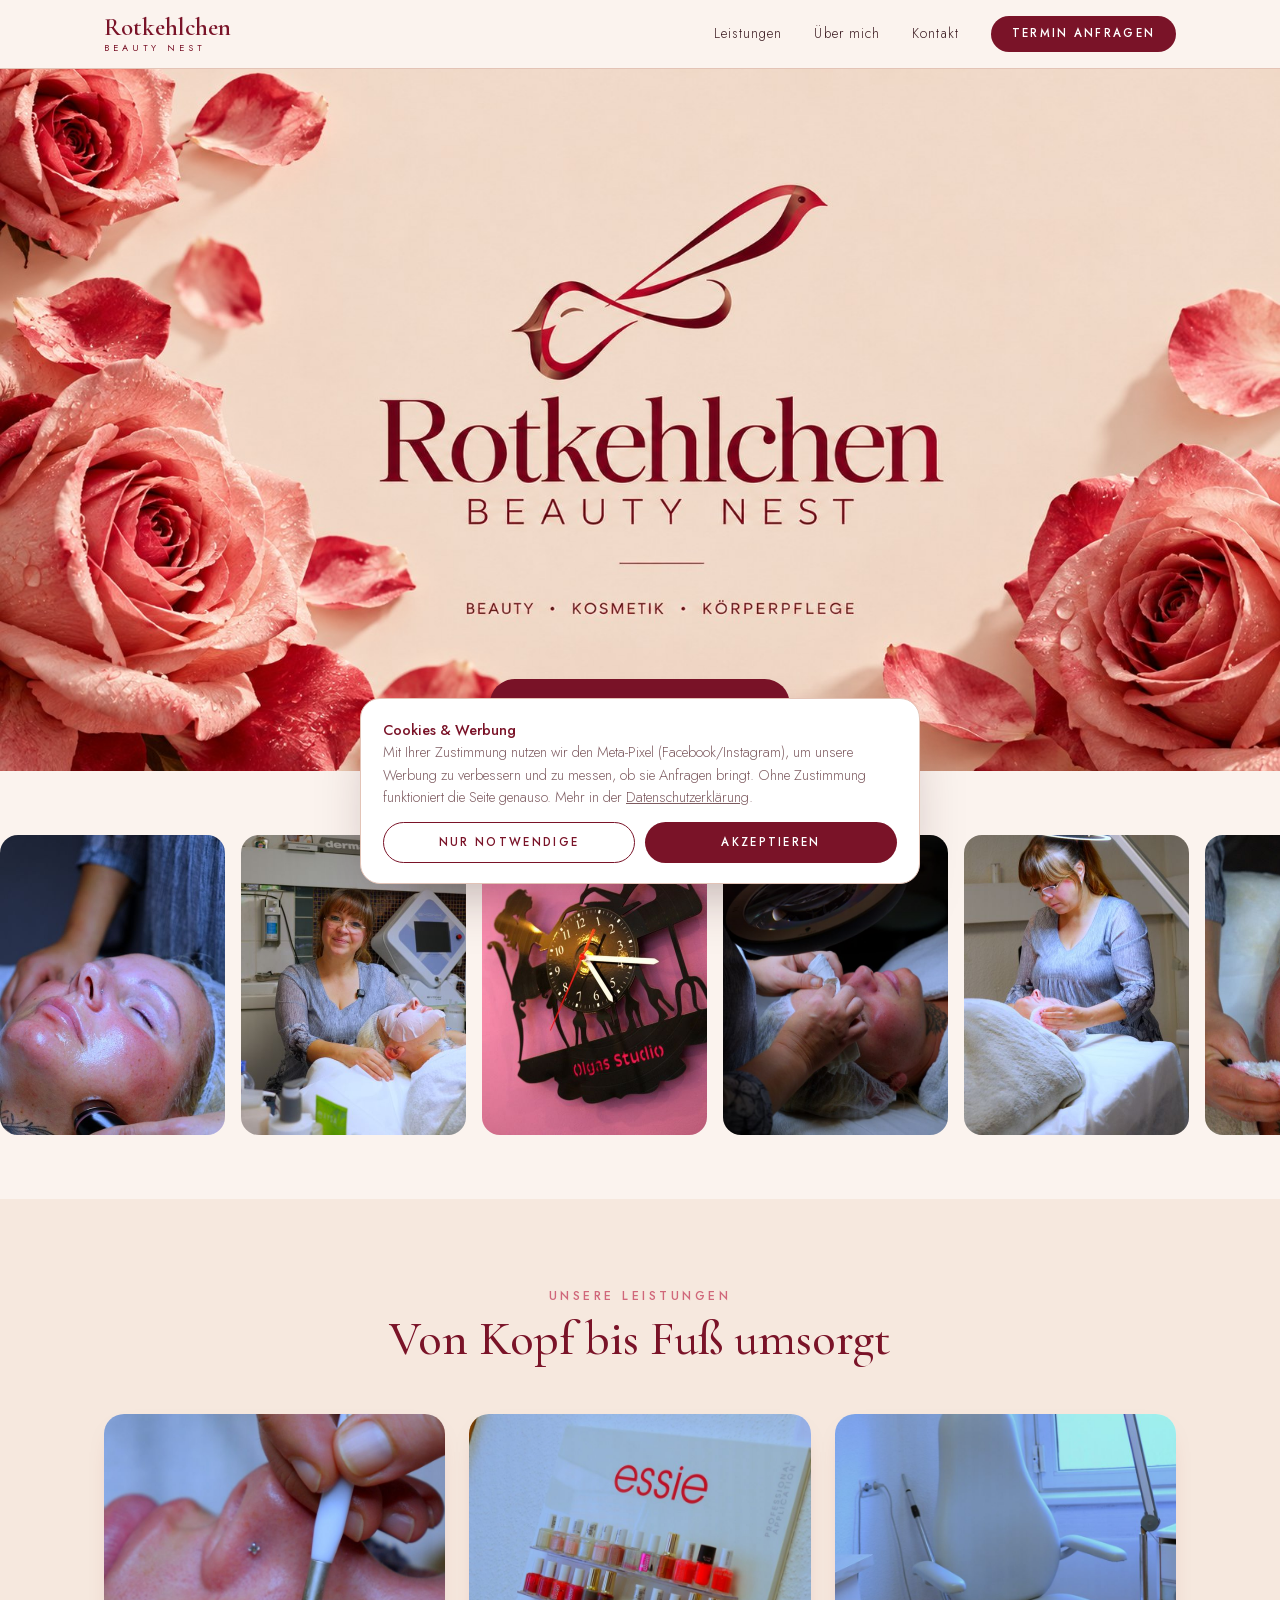
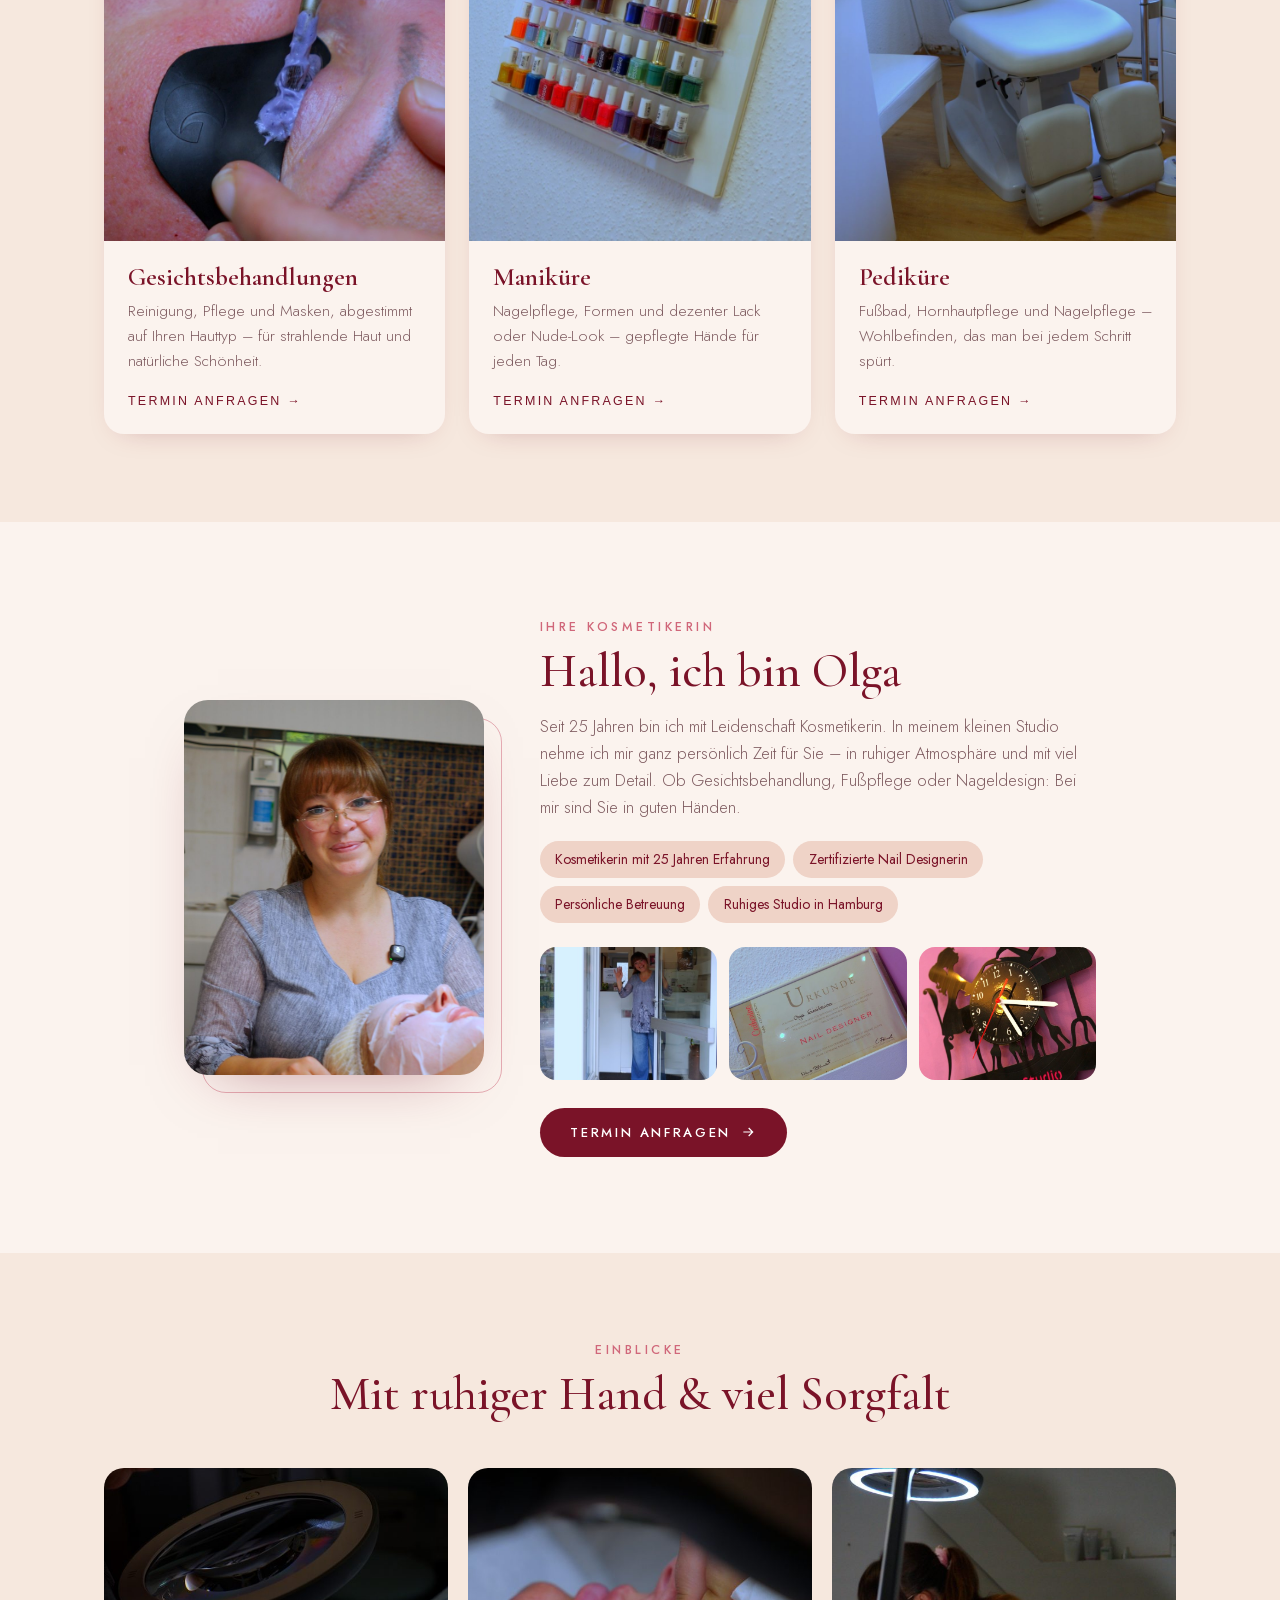
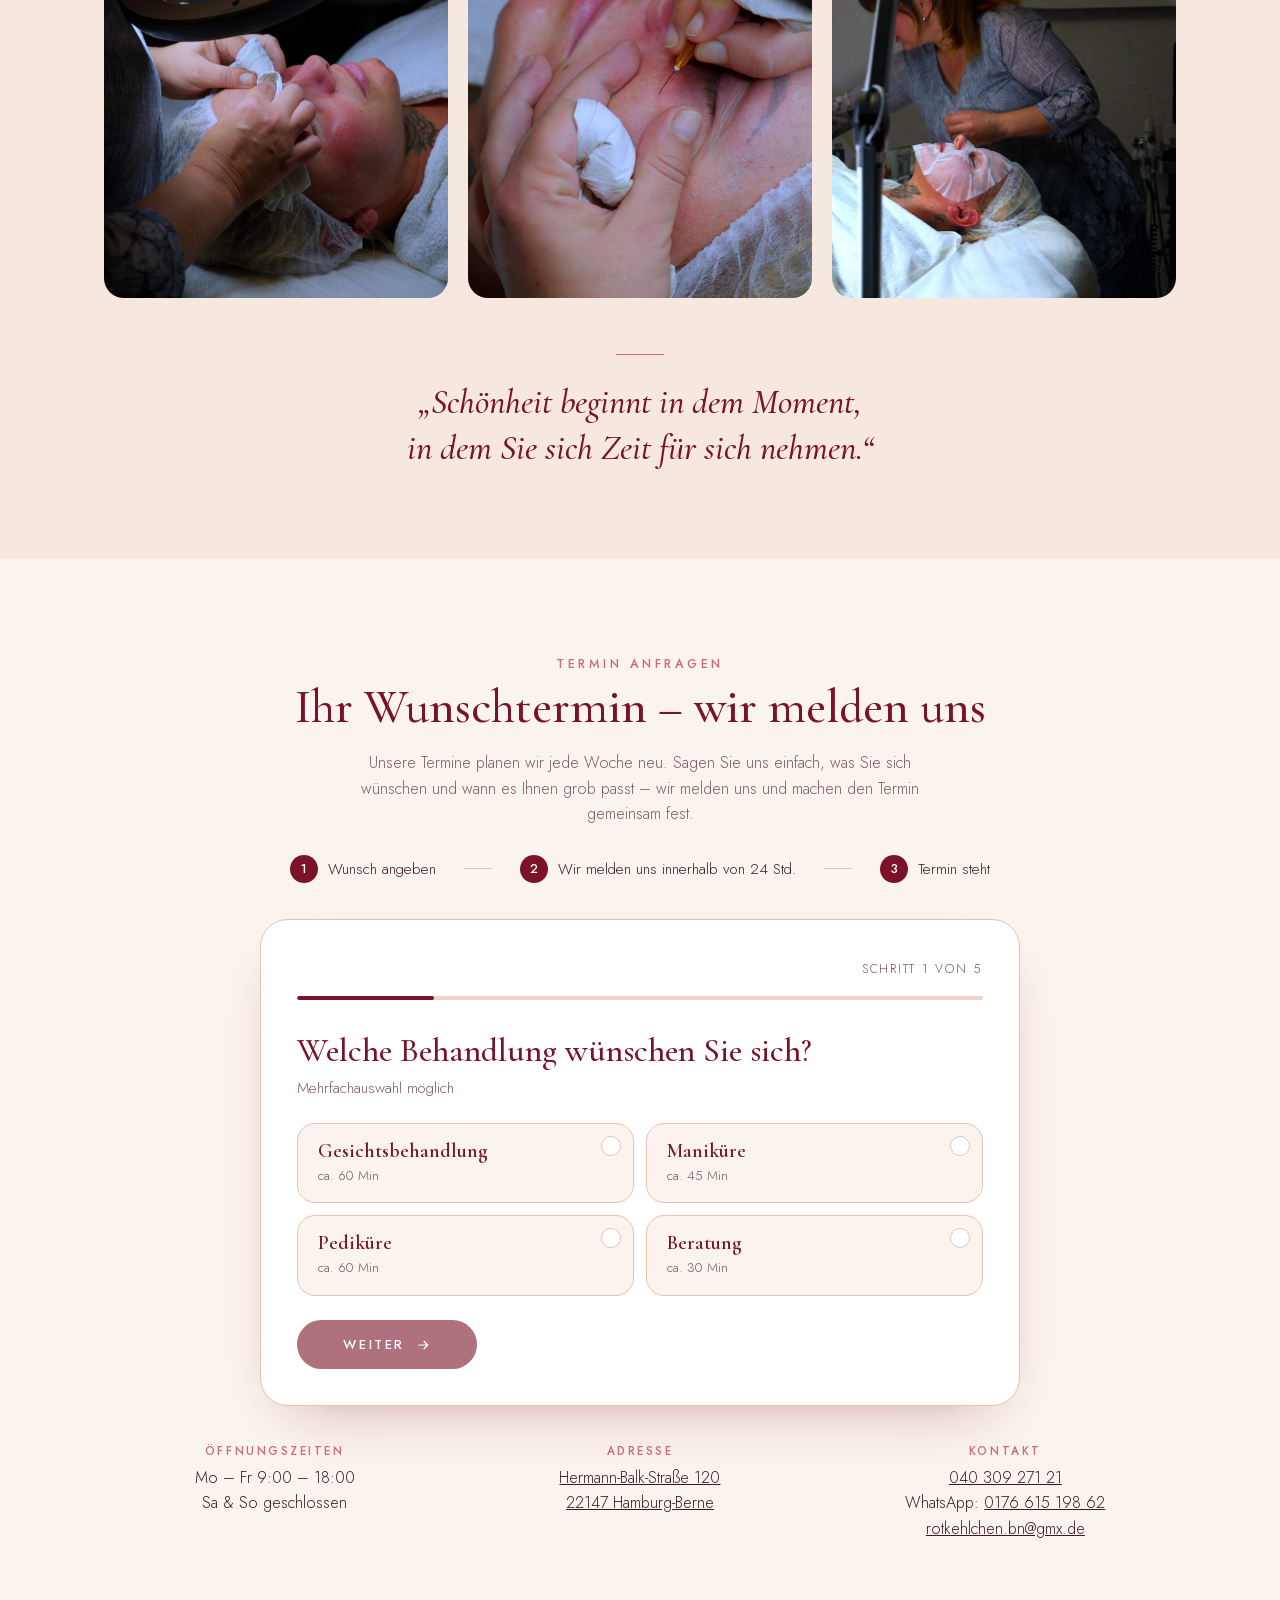
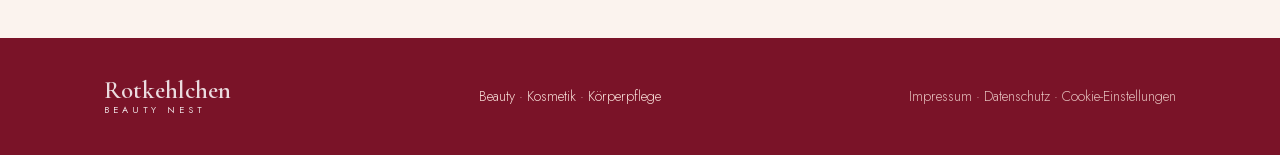
==== commit d128301f: "Add files via upload" ====
--- a/index.html
+++ b/index.html
@@ -472,10 +472,10 @@
       <div class="wstep" data-step="2">
         <h3 class="wz-q" tabindex="-1">Wann hätten Sie gerne Ihren Termin?</h3>
         <div class="tiles">
-          <label class="opt tile auto"><input type="radio" name="when" value="So bald wie möglich"><span><b>So bald wie möglich</b></span></label>
-          <label class="opt tile auto"><input type="radio" name="when" value="Diese Woche"><span><b>Diese Woche</b></span></label>
-          <label class="opt tile auto"><input type="radio" name="when" value="Nächste Woche"><span><b>Nächste Woche</b></span></label>
-          <label class="opt tile auto"><input type="radio" name="when" value="Später / flexibel"><span><b>Später / flexibel</b></span></label>
+          <label class="opt tile"><input type="radio" name="when" value="So bald wie möglich"><span><b>So bald wie möglich</b></span></label>
+          <label class="opt tile"><input type="radio" name="when" value="Diese Woche"><span><b>Diese Woche</b></span></label>
+          <label class="opt tile"><input type="radio" name="when" value="Nächste Woche"><span><b>Nächste Woche</b></span></label>
+          <label class="opt tile"><input type="radio" name="when" value="Später / flexibel"><span><b>Später / flexibel</b></span></label>
         </div>
         <button type="button" class="btn wz-next" data-next>Weiter <svg viewBox="0 0 24 24" fill="none" stroke="currentColor" stroke-width="1.8"><path d="M5 12h14M13 6l6 6-6 6"/></svg></button>
       </div>
@@ -484,9 +484,9 @@
         <h3 class="wz-q" tabindex="-1">Wie dürfen wir uns bei Ihnen melden?</h3>
         <p class="wz-hint">Wir melden uns persönlich, um gemeinsam einen Termin zu finden, der wirklich zu Ihnen passt.</p>
         <div class="tiles three">
-          <label class="opt tile auto"><input type="radio" name="channel" value="Anruf"><span class="ic"><svg viewBox="0 0 24 24" fill="none" stroke="currentColor" stroke-width="1.6"><path d="M5 4h4l2 5-2.5 1.5a11 11 0 0 0 5 5L15 13l5 2v4a2 2 0 0 1-2 2A16 16 0 0 1 3 6a2 2 0 0 1 2-2"/></svg><b>Anruf</b></span></label>
-          <label class="opt tile auto"><input type="radio" name="channel" value="WhatsApp"><span class="ic"><svg viewBox="0 0 24 24" fill="none" stroke="currentColor" stroke-width="1.6"><path d="M4 20l1.3-4A8 8 0 1 1 8 18.7z"/></svg><b>WhatsApp</b></span></label>
-          <label class="opt tile auto"><input type="radio" name="channel" value="SMS"><span class="ic"><svg viewBox="0 0 24 24" fill="none" stroke="currentColor" stroke-width="1.6"><rect x="4" y="5" width="16" height="12" rx="3"/><path d="M9 21l3-4"/></svg><b>SMS</b></span></label>
+          <label class="opt tile"><input type="radio" name="channel" value="Anruf"><span class="ic"><svg viewBox="0 0 24 24" fill="none" stroke="currentColor" stroke-width="1.6"><path d="M5 4h4l2 5-2.5 1.5a11 11 0 0 0 5 5L15 13l5 2v4a2 2 0 0 1-2 2A16 16 0 0 1 3 6a2 2 0 0 1 2-2"/></svg><b>Anruf</b></span></label>
+          <label class="opt tile"><input type="radio" name="channel" value="WhatsApp"><span class="ic"><svg viewBox="0 0 24 24" fill="none" stroke="currentColor" stroke-width="1.6"><path d="M4 20l1.3-4A8 8 0 1 1 8 18.7z"/></svg><b>WhatsApp</b></span></label>
+          <label class="opt tile"><input type="radio" name="channel" value="SMS"><span class="ic"><svg viewBox="0 0 24 24" fill="none" stroke="currentColor" stroke-width="1.6"><rect x="4" y="5" width="16" height="12" rx="3"/><path d="M9 21l3-4"/></svg><b>SMS</b></span></label>
         </div>
         <button type="button" class="btn wz-next" data-next>Weiter <svg viewBox="0 0 24 24" fill="none" stroke="currentColor" stroke-width="1.8"><path d="M5 12h14M13 6l6 6-6 6"/></svg></button>
       </div>
@@ -563,8 +563,8 @@
     web3formsKeys: [
       '43512404-8124-4b3d-aff4-e6de6d9c51c4'   // Rotkehlchen-BN → rotkehlchen.bn@gmx.de
     ],
-    // Meta-Pixel von Olgas Werbekonto (Events Manager → Datenquellen). Leer = kein Pixel, kein Banner.
-    metaPixelId: '',
+    // Meta-Pixel „Rotkehlchen Beauty Nest“ (Werbekonto Ferris/Wendepunkt). Leer = kein Pixel, kein Banner.
+    metaPixelId: '2570089040171081',
     replyTime: '24 Stunden'
   };
 
@@ -622,12 +622,6 @@
   form.addEventListener('change', refreshNext);
   form.querySelectorAll('[data-next]').forEach(b => b.addEventListener('click', () => { if (stepDone(current)) goTo(current + 1); }));
   $('wzBack').addEventListener('click', () => goTo(current - 1, true));
-  // Bei Einfach-Auswahl (Maus/Finger) automatisch weiter
-  form.querySelectorAll('.tile.auto').forEach(t => t.addEventListener('click', e => {
-    if (e.detail === 0) return;               // Tastatur → „Weiter“-Knopf benutzen
-    const n = current;
-    setTimeout(() => { if (current === n && stepDone(n)) goTo(n + 1); }, 280);
-  }));
   // Enter in Schritt 1–4 soll nicht absenden
   form.addEventListener('keydown', e => {
     if (e.key === 'Enter' && current < TOTAL && e.target.tagName !== 'BUTTON') { e.preventDefault(); stepEl(current).querySelector('[data-next]').click(); }
